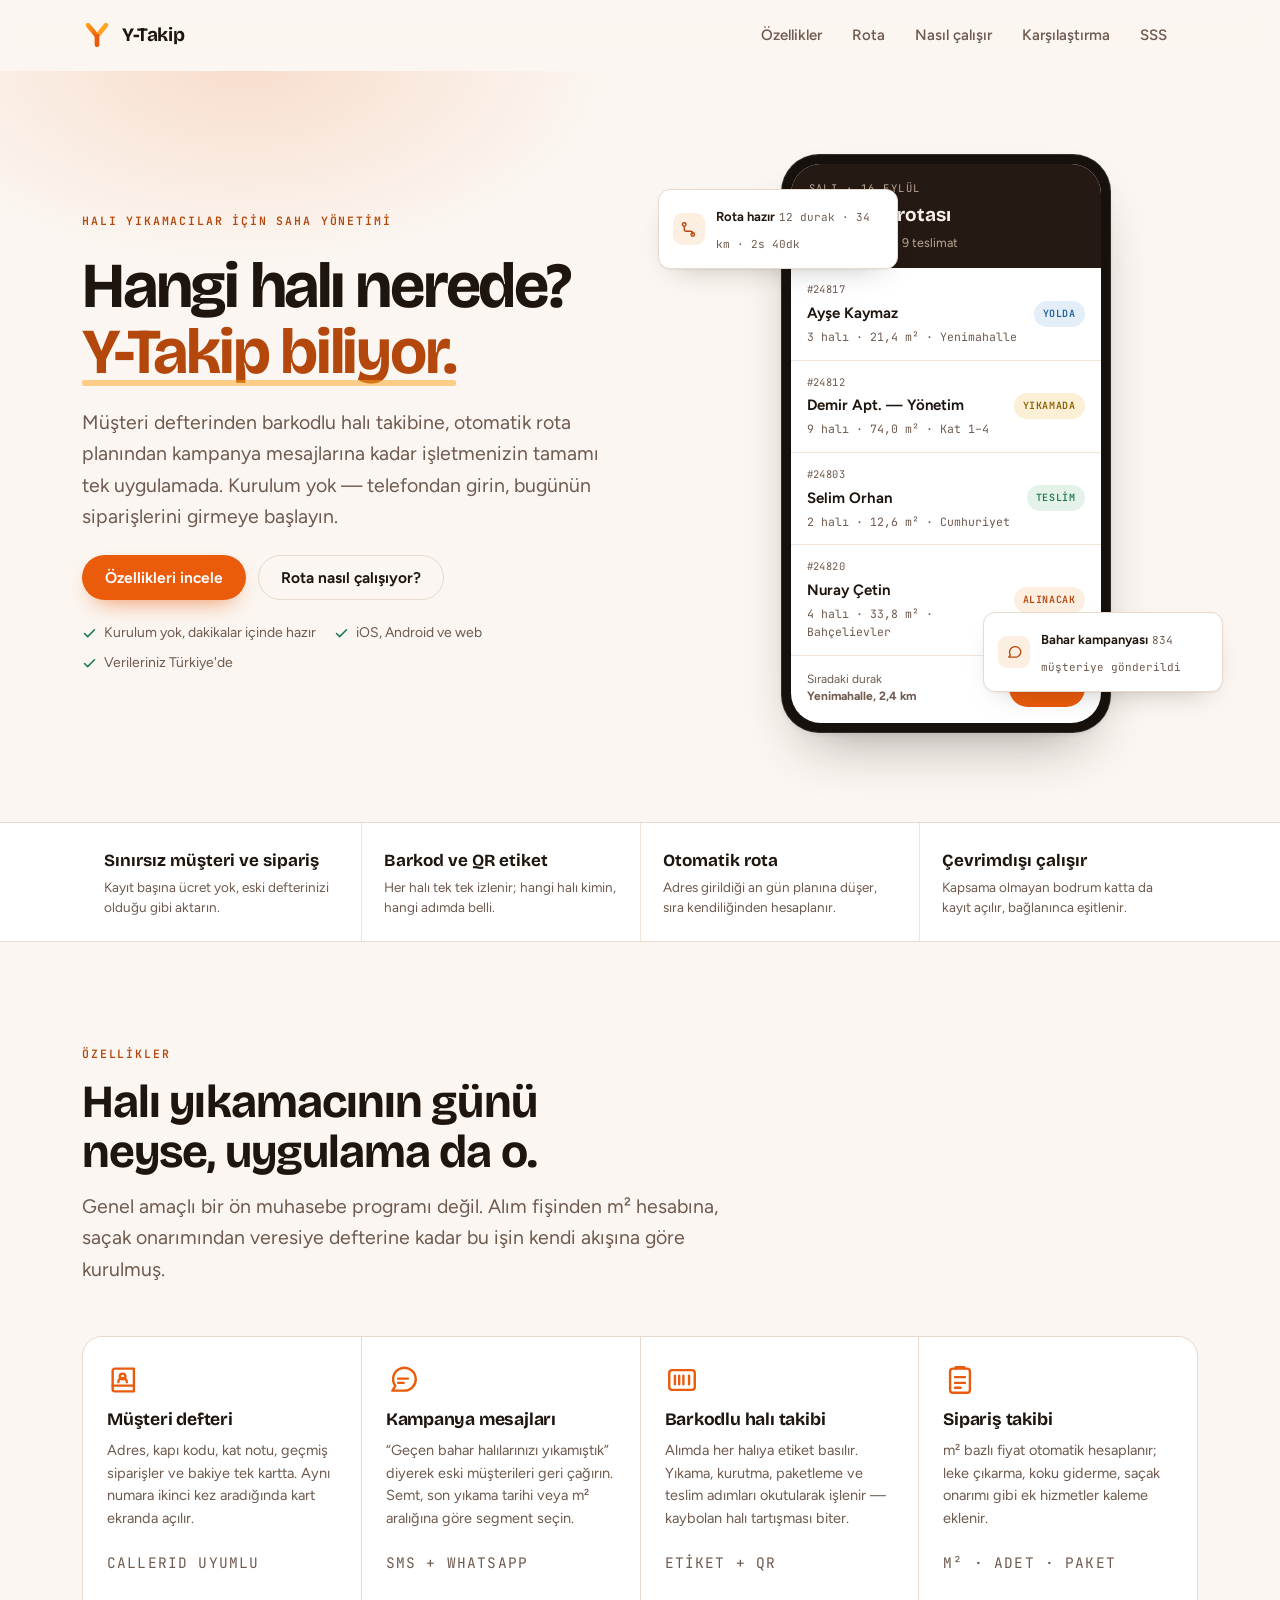
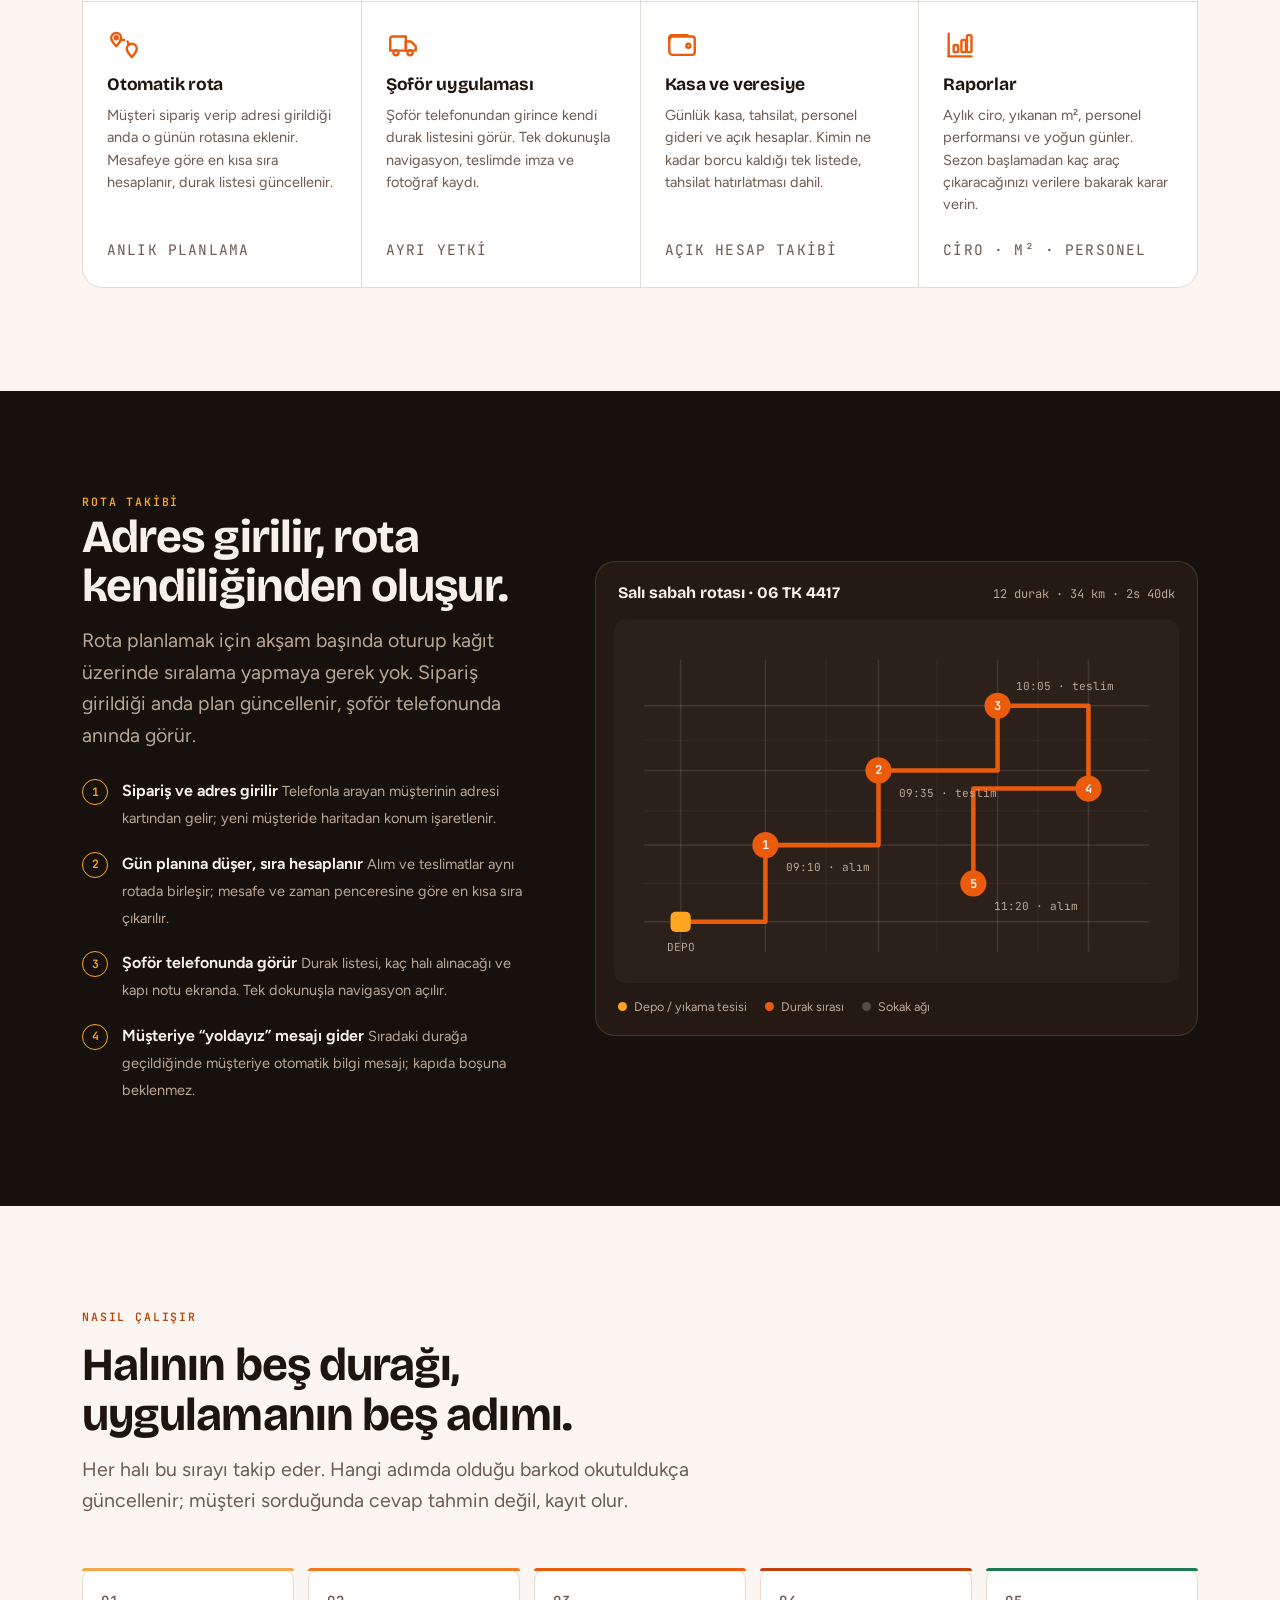
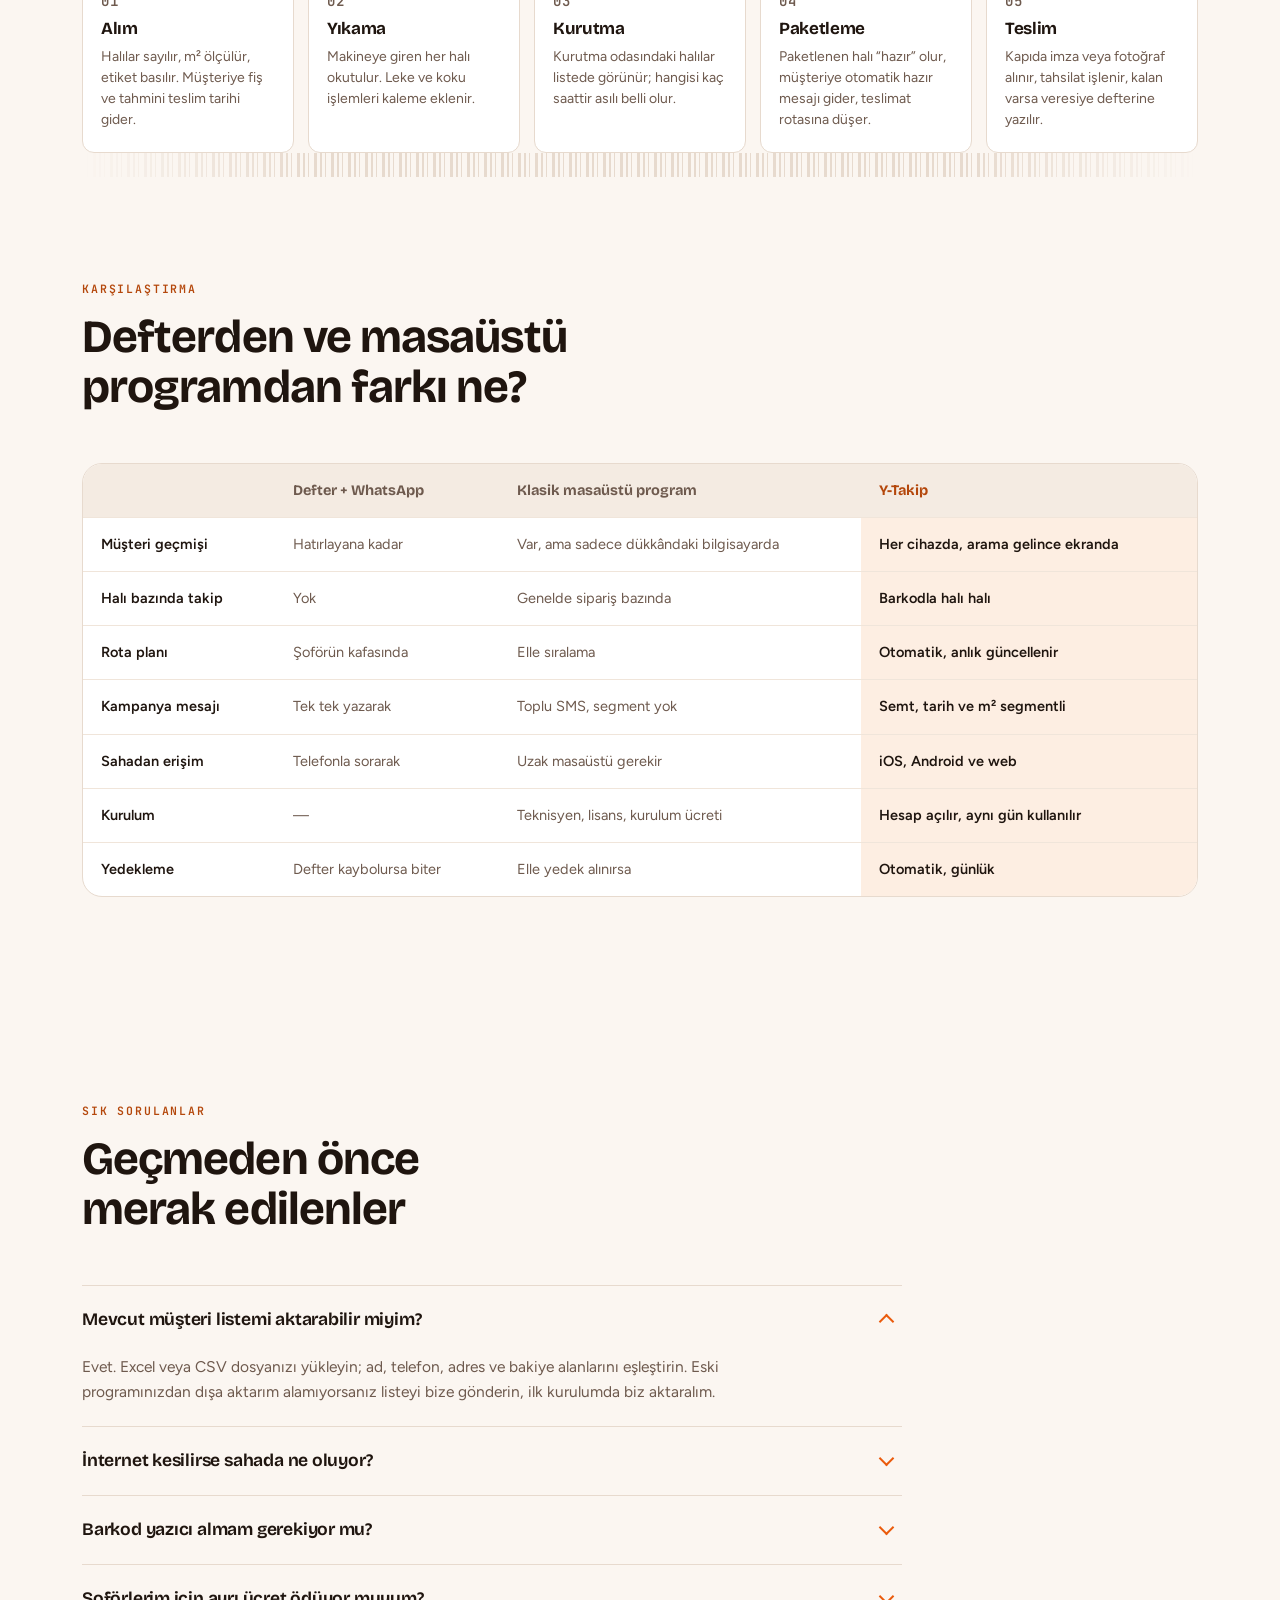
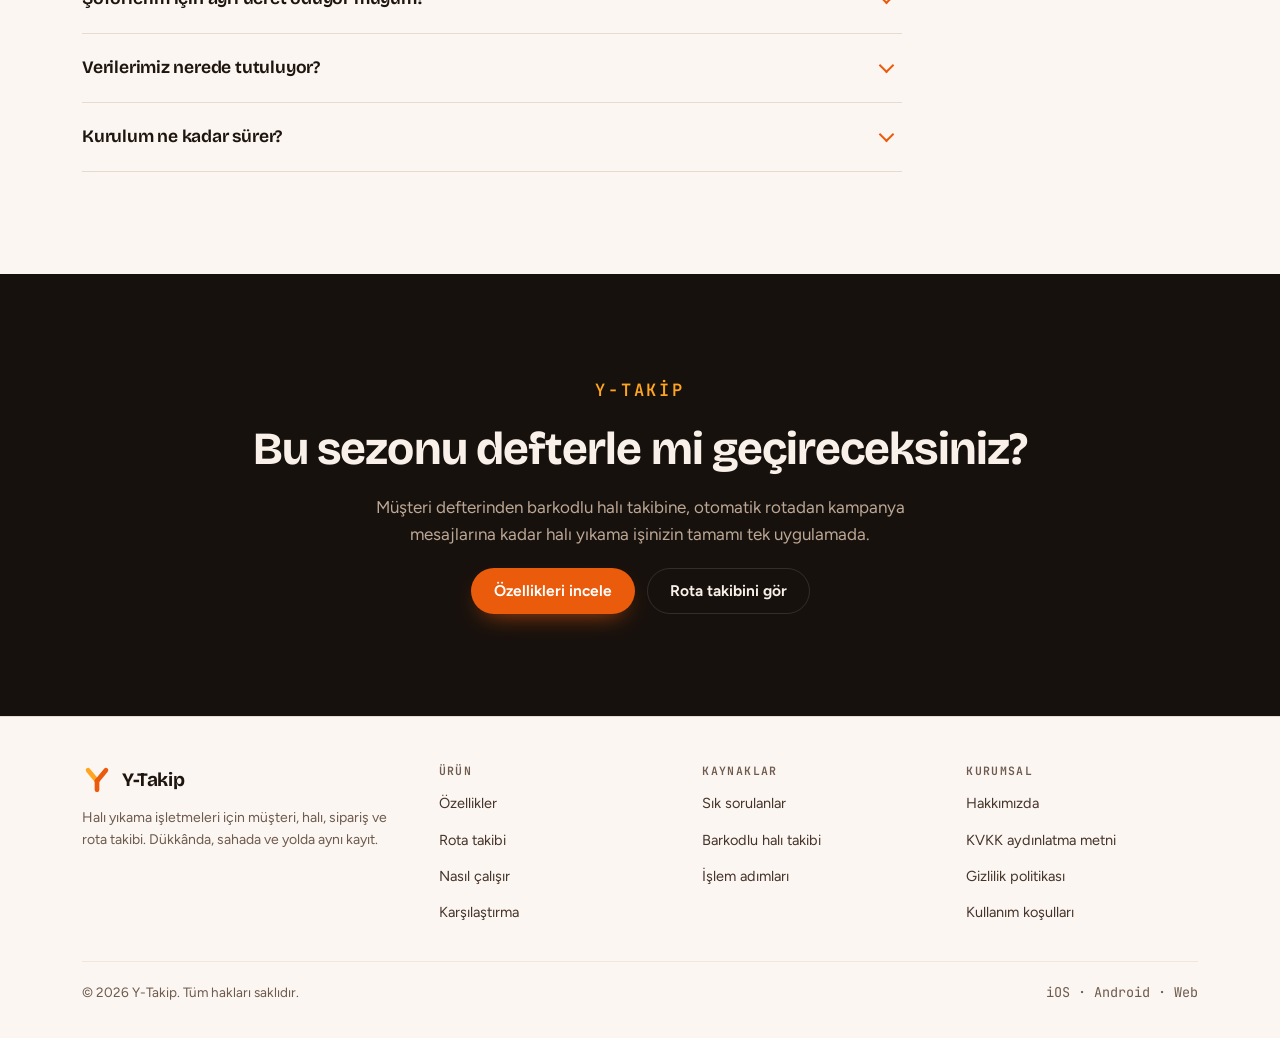
==== index.html @ 32f66d48 "Y-Takip tanitim sitesi ilk surum Hali yikama isletmeleri icin saha yonetim uygulamasinin tanitim say" ====
<!DOCTYPE html>
<html lang="tr">
<head>
<meta charset="utf-8">
<meta name="viewport" content="width=device-width, initial-scale=1">
<title>Y-Takip</title>
<meta name="description" content="Halı yıkama işletmeleri için saha yönetim uygulaması: müşteri defteri, barkodlu halı takibi, sipariş yönetimi, otomatik rota ve kampanya mesajları tek ekranda.">
<meta name="theme-color" content="#EA5B0C">
<link rel="icon" href="data:image/svg+xml,%3Csvg xmlns='http://www.w3.org/2000/svg' viewBox='0 0 64 64'%3E%3Crect width='64' height='64' rx='14' fill='%2317110D'/%3E%3Cg stroke-linecap='round' stroke-width='9' fill='none'%3E%3Cpath d='M15 15 L32 35' stroke='%23FFA51F'/%3E%3Cpath d='M49 15 L32 35' stroke='%23EA5B0C'/%3E%3Cpath d='M32 35 L32 51' stroke='%23EA5B0C'/%3E%3C/g%3E%3C/svg%3E">

<meta property="og:type" content="website">
<meta property="og:title" content="Y-Takip — halı yıkama saha yönetimi">
<meta property="og:description" content="Müşteri defterinden barkodlu halı takibine, otomatik rotadan kampanya mesajlarına kadar halı yıkama işinizin tamamı tek uygulamada.">
<meta property="og:locale" content="tr_TR">

<link rel="preconnect" href="https://fonts.googleapis.com">
<link rel="preconnect" href="https://fonts.gstatic.com" crossorigin>
<link rel="stylesheet" href="https://fonts.googleapis.com/css2?family=Bricolage+Grotesque:opsz,wght@12..96,600;12..96,700;12..96,800&family=Figtree:wght@400;500;600;700&family=JetBrains+Mono:wght@400;500;600&display=swap">
<link rel="stylesheet" href="assets/style.css">
</head>
<body>
<!-- BODY:START -->

<header class="topbar" id="topbar">
  <div class="wrap topbar-inner">
    <a class="brand" href="#top" aria-label="Y-Takip ana sayfa">
      <svg viewBox="0 0 64 64" aria-hidden="true">
        <defs>
          <linearGradient id="yg" x1="10" y1="8" x2="52" y2="58" gradientUnits="userSpaceOnUse">
            <stop offset="0" stop-color="#FFA51F"/>
            <stop offset="0.55" stop-color="#EA5B0C"/>
            <stop offset="1" stop-color="#C2410C"/>
          </linearGradient>
        </defs>
        <path d="M13 11 L32 34" fill="none" stroke="url(#yg)" stroke-width="10" stroke-linecap="round"/>
        <path d="M51 11 L32 34" fill="none" stroke="#FFA51F" stroke-width="10" stroke-linecap="round"/>
        <path d="M32 34 L32 53" fill="none" stroke="#EA5B0C" stroke-width="10" stroke-linecap="round"/>
      </svg>
      Y-Takip
    </a>

    <nav class="nav" id="nav" data-open="false" aria-label="Ana menü">
      <a href="#ozellikler">Özellikler</a>
      <a href="#rota">Rota</a>
      <a href="#surec">Nasıl çalışır</a>
      <a href="#karsilastirma">Karşılaştırma</a>
      <a href="#sss">SSS</a>
    </nav>

    <div class="topbar-cta">
      <button class="nav-toggle" id="nav-toggle" type="button" aria-label="Menüyü aç" aria-expanded="false" aria-controls="nav">
        <span></span>
      </button>
    </div>
  </div>
</header>

<main id="top">

  <!-- ============ HERO ============ -->
  <section class="hero">
    <div class="wrap hero-grid">
      <div class="hero-copy">
        <p class="eyebrow">Halı yıkamacılar için saha yönetimi</p>
        <h1>Hangi halı nerede? <em>Y-Takip biliyor.</em></h1>
        <p class="lede">
          Müşteri defterinden barkodlu halı takibine, otomatik rota planından kampanya
          mesajlarına kadar işletmenizin tamamı tek uygulamada. Kurulum yok — telefondan
          girin, bugünün siparişlerini girmeye başlayın.
        </p>
        <div class="hero-actions">
          <a class="btn btn-primary" href="#ozellikler">Özellikleri incele</a>
          <a class="btn btn-ghost" href="#rota">Rota nasıl çalışıyor?</a>
        </div>
        <p class="hero-note">
          <span><svg viewBox="0 0 24 24" fill="none" stroke="currentColor" stroke-width="2.5" stroke-linecap="round" stroke-linejoin="round" aria-hidden="true"><path d="M20 6 9 17l-5-5"/></svg> Kurulum yok, dakikalar içinde hazır</span>
          <span><svg viewBox="0 0 24 24" fill="none" stroke="currentColor" stroke-width="2.5" stroke-linecap="round" stroke-linejoin="round" aria-hidden="true"><path d="M20 6 9 17l-5-5"/></svg> iOS, Android ve web</span>
          <span><svg viewBox="0 0 24 24" fill="none" stroke="currentColor" stroke-width="2.5" stroke-linecap="round" stroke-linejoin="round" aria-hidden="true"><path d="M20 6 9 17l-5-5"/></svg> Verileriniz Türkiye'de</span>
        </p>
      </div>

      <div class="phone-stage">
        <div class="phone">
          <div class="phone-screen">
            <div class="phone-top">
              <p class="ph-day">Salı · 16 Eylül</p>
              <p class="ph-title">Bugünün rotası</p>
              <p class="ph-sub">12 durak · 3 alım, 9 teslimat</p>
            </div>

            <div class="phone-list">
              <article class="ord">
                <p class="ord-no">#24817</p>
                <p class="ord-name">Ayşe Kaymaz</p>
                <p class="ord-meta">3 halı · 21,4 m² · Yenimahalle</p>
                <span class="chip chip-info">Yolda</span>
              </article>
              <article class="ord">
                <p class="ord-no">#24812</p>
                <p class="ord-name">Demir Apt. — Yönetim</p>
                <p class="ord-meta">9 halı · 74,0 m² · Kat 1–4</p>
                <span class="chip chip-warn">Yıkamada</span>
              </article>
              <article class="ord">
                <p class="ord-no">#24803</p>
                <p class="ord-name">Selim Orhan</p>
                <p class="ord-meta">2 halı · 12,6 m² · Cumhuriyet</p>
                <span class="chip chip-ok">Teslim</span>
              </article>
              <article class="ord">
                <p class="ord-no">#24820</p>
                <p class="ord-name">Nuray Çetin</p>
                <p class="ord-meta">4 halı · 33,8 m² · Bahçelievler</p>
                <span class="chip chip-ember">Alınacak</span>
              </article>
            </div>

            <div class="phone-bottom">
              <p class="pb-label">Sıradaki durak<br><strong>Yenimahalle, 2,4 km</strong></p>
              <span class="pb-go">Yol tarifi</span>
            </div>
          </div>
        </div>

        <aside class="float-card float-route">
          <span class="fc-ico" aria-hidden="true">
            <svg viewBox="0 0 24 24" fill="none" stroke="currentColor" stroke-width="1.9" stroke-linecap="round" stroke-linejoin="round"><circle cx="6" cy="5" r="2.5"/><circle cx="18" cy="19" r="2.5"/><path d="M6 7.5v4a3 3 0 0 0 3 3h6a3 3 0 0 1 3 3v1"/></svg>
          </span>
          <span>
            <span class="fc-t">Rota hazır</span>
            <span class="fc-s">12 durak · 34 km · 2s 40dk</span>
          </span>
        </aside>

        <aside class="float-card float-sms">
          <span class="fc-ico" aria-hidden="true">
            <svg viewBox="0 0 24 24" fill="none" stroke="currentColor" stroke-width="1.9" stroke-linecap="round" stroke-linejoin="round"><path d="M21 12a8 8 0 0 1-8 8H4l2-3.2A8 8 0 1 1 21 12Z"/></svg>
          </span>
          <span>
            <span class="fc-t">Bahar kampanyası</span>
            <span class="fc-s">834 müşteriye gönderildi</span>
          </span>
        </aside>
      </div>
    </div>
  </section>

  <!-- ============ GERÇEKLER ŞERİDİ ============ -->
  <section class="facts" aria-label="Öne çıkanlar">
    <div class="wrap">
      <div class="facts-grid">
        <div class="fact">
          <p class="fact-k">Sınırsız müşteri ve sipariş</p>
          <p class="fact-v">Kayıt başına ücret yok, eski defterinizi olduğu gibi aktarın.</p>
        </div>
        <div class="fact">
          <p class="fact-k">Barkod ve QR etiket</p>
          <p class="fact-v">Her halı tek tek izlenir; hangi halı kimin, hangi adımda belli.</p>
        </div>
        <div class="fact">
          <p class="fact-k">Otomatik rota</p>
          <p class="fact-v">Adres girildiği an gün planına düşer, sıra kendiliğinden hesaplanır.</p>
        </div>
        <div class="fact">
          <p class="fact-k">Çevrimdışı çalışır</p>
          <p class="fact-v">Kapsama olmayan bodrum katta da kayıt açılır, bağlanınca eşitlenir.</p>
        </div>
      </div>
    </div>
  </section>

  <!-- ============ ÖZELLİKLER ============ -->
  <section class="section" id="ozellikler">
    <div class="wrap">
      <div class="sec-head">
        <p class="eyebrow">Özellikler</p>
        <h2 class="h2">Halı yıkamacının günü neyse, uygulama da o.</h2>
        <p class="lede">
          Genel amaçlı bir ön muhasebe programı değil. Alım fişinden m² hesabına, saçak
          onarımından veresiye defterine kadar bu işin kendi akışına göre kurulmuş.
        </p>
      </div>

      <div class="feat-grid">
        <article class="feat">
          <span class="feat-ico" aria-hidden="true">
            <svg viewBox="0 0 24 24" fill="none" stroke="currentColor" stroke-width="1.7" stroke-linecap="round" stroke-linejoin="round"><path d="M4 5.5A1.5 1.5 0 0 1 5.5 4H19v16H5.5A1.5 1.5 0 0 1 4 18.5Z"/><path d="M4 16h15"/><circle cx="11" cy="9.5" r="2"/><path d="M8 13.5a3 3 0 0 1 6 0"/></svg>
          </span>
          <h3>Müşteri defteri</h3>
          <p>Adres, kapı kodu, kat notu, geçmiş siparişler ve bakiye tek kartta. Aynı numara ikinci kez aradığında kart ekranda açılır.</p>
          <p class="feat-tag">CallerID uyumlu</p>
        </article>

        <article class="feat">
          <span class="feat-ico" aria-hidden="true">
            <svg viewBox="0 0 24 24" fill="none" stroke="currentColor" stroke-width="1.7" stroke-linecap="round" stroke-linejoin="round"><path d="M21 11.5a8 8 0 0 1-8 8H4.5l2.1-3.3A8 8 0 1 1 21 11.5Z"/><path d="M8.5 11h7M8.5 14h4"/></svg>
          </span>
          <h3>Kampanya mesajları</h3>
          <p>“Geçen bahar halılarınızı yıkamıştık” diyerek eski müşterileri geri çağırın. Semt, son yıkama tarihi veya m² aralığına göre segment seçin.</p>
          <p class="feat-tag">SMS + WhatsApp</p>
        </article>

        <article class="feat">
          <span class="feat-ico" aria-hidden="true">
            <svg viewBox="0 0 24 24" fill="none" stroke="currentColor" stroke-width="1.7" stroke-linecap="round" stroke-linejoin="round"><rect x="3" y="5" width="18" height="14" rx="2"/><path d="M7 9v6M10 9v6M13 9v6M17 9v6"/></svg>
          </span>
          <h3>Barkodlu halı takibi</h3>
          <p>Alımda her halıya etiket basılır. Yıkama, kurutma, paketleme ve teslim adımları okutularak işlenir — kaybolan halı tartışması biter.</p>
          <p class="feat-tag">Etiket + QR</p>
        </article>

        <article class="feat">
          <span class="feat-ico" aria-hidden="true">
            <svg viewBox="0 0 24 24" fill="none" stroke="currentColor" stroke-width="1.7" stroke-linecap="round" stroke-linejoin="round"><rect x="5" y="4" width="14" height="17" rx="2"/><path d="M9 4V3h6v1"/><path d="M8.5 10h7M8.5 14h7M8.5 17.5h4"/></svg>
          </span>
          <h3>Sipariş takibi</h3>
          <p>m² bazlı fiyat otomatik hesaplanır; leke çıkarma, koku giderme, saçak onarımı gibi ek hizmetler kaleme eklenir.</p>
          <p class="feat-tag">m² · adet · paket</p>
        </article>

        <article class="feat">
          <span class="feat-ico" aria-hidden="true">
            <svg viewBox="0 0 24 24" fill="none" stroke="currentColor" stroke-width="1.7" stroke-linecap="round" stroke-linejoin="round"><path d="M6.5 3.5c1.9 0 3.5 1.5 3.5 3.4 0 2.4-3.5 6-3.5 6S3 9.3 3 6.9c0-1.9 1.6-3.4 3.5-3.4Z"/><circle cx="6.5" cy="6.9" r="1.1"/><path d="M17.5 11.1c1.9 0 3.5 1.5 3.5 3.4 0 2.4-3.5 6-3.5 6s-3.5-3.6-3.5-6c0-1.9 1.6-3.4 3.5-3.4Z"/><path d="M9.5 8.5h3a2.5 2.5 0 0 1 2.5 2.5v1" stroke-dasharray="2.6 2.6"/></svg>
          </span>
          <h3>Otomatik rota</h3>
          <p>Müşteri sipariş verip adresi girildiği anda o günün rotasına eklenir. Mesafeye göre en kısa sıra hesaplanır, durak listesi güncellenir.</p>
          <p class="feat-tag">Anlık planlama</p>
        </article>

        <article class="feat">
          <span class="feat-ico" aria-hidden="true">
            <svg viewBox="0 0 24 24" fill="none" stroke="currentColor" stroke-width="1.7" stroke-linecap="round" stroke-linejoin="round"><path d="M3 7.5A1.5 1.5 0 0 1 4.5 6H14v10H3Z"/><path d="M14 9.5h3.7L21 13v3h-7Z"/><circle cx="7" cy="17.5" r="1.8"/><circle cx="17" cy="17.5" r="1.8"/></svg>
          </span>
          <h3>Şoför uygulaması</h3>
          <p>Şoför telefonundan girince kendi durak listesini görür. Tek dokunuşla navigasyon, teslimde imza ve fotoğraf kaydı.</p>
          <p class="feat-tag">Ayrı yetki</p>
        </article>

        <article class="feat">
          <span class="feat-ico" aria-hidden="true">
            <svg viewBox="0 0 24 24" fill="none" stroke="currentColor" stroke-width="1.7" stroke-linecap="round" stroke-linejoin="round"><path d="M3 8.5A2.5 2.5 0 0 1 5.5 6H19a2 2 0 0 1 2 2v9a2 2 0 0 1-2 2H5.5A2.5 2.5 0 0 1 3 16.5Z"/><path d="M3 8.5V7a2 2 0 0 1 2-2h11"/><circle cx="16.5" cy="12.5" r="1.4"/></svg>
          </span>
          <h3>Kasa ve veresiye</h3>
          <p>Günlük kasa, tahsilat, personel gideri ve açık hesaplar. Kimin ne kadar borcu kaldığı tek listede, tahsilat hatırlatması dahil.</p>
          <p class="feat-tag">Açık hesap takibi</p>
        </article>

        <article class="feat">
          <span class="feat-ico" aria-hidden="true">
            <svg viewBox="0 0 24 24" fill="none" stroke="currentColor" stroke-width="1.7" stroke-linecap="round" stroke-linejoin="round"><path d="M4 20V4"/><path d="M4 20h16"/><rect x="7.5" y="12" width="3.2" height="5" rx="1"/><rect x="13" y="8.5" width="3.2" height="8.5" rx="1"/><rect x="18.5" y="5" width="3.2" height="12" rx="1" transform="translate(-1.6 0)"/></svg>
          </span>
          <h3>Raporlar</h3>
          <p>Aylık ciro, yıkanan m², personel performansı ve yoğun günler. Sezon başlamadan kaç araç çıkaracağınızı verilere bakarak karar verin.</p>
          <p class="feat-tag">Ciro · m² · personel</p>
        </article>
      </div>
    </div>
  </section>

  <!-- ============ ROTA ============ -->
  <section class="section route" id="rota">
    <div class="wrap route-grid">
      <div>
        <p class="eyebrow">Rota takibi</p>
        <h2 class="h2">Adres girilir, rota kendiliğinden oluşur.</h2>
        <p class="lede" style="margin-top:14px">
          Rota planlamak için akşam başında oturup kağıt üzerinde sıralama yapmaya gerek yok.
          Sipariş girildiği anda plan güncellenir, şoför telefonunda anında görür.
        </p>

        <ol class="route-steps">
          <li>
            <span class="rs-dot">1</span>
            <span>
              <span class="rs-t">Sipariş ve adres girilir</span>
              <span class="rs-s">Telefonla arayan müşterinin adresi kartından gelir; yeni müşteride haritadan konum işaretlenir.</span>
            </span>
          </li>
          <li>
            <span class="rs-dot">2</span>
            <span>
              <span class="rs-t">Gün planına düşer, sıra hesaplanır</span>
              <span class="rs-s">Alım ve teslimatlar aynı rotada birleşir; mesafe ve zaman penceresine göre en kısa sıra çıkarılır.</span>
            </span>
          </li>
          <li>
            <span class="rs-dot">3</span>
            <span>
              <span class="rs-t">Şoför telefonunda görür</span>
              <span class="rs-s">Durak listesi, kaç halı alınacağı ve kapı notu ekranda. Tek dokunuşla navigasyon açılır.</span>
            </span>
          </li>
          <li>
            <span class="rs-dot">4</span>
            <span>
              <span class="rs-t">Müşteriye “yoldayız” mesajı gider</span>
              <span class="rs-s">Sıradaki durağa geçildiğinde müşteriye otomatik bilgi mesajı; kapıda boşuna beklenmez.</span>
            </span>
          </li>
        </ol>
      </div>

      <div class="map-card">
        <div class="map-head">
          <p class="mh-t">Salı sabah rotası · 06 TK 4417</p>
          <p class="mh-s">12 durak · 34 km · 2s 40dk</p>
        </div>

        <svg class="map-svg" viewBox="0 0 560 360" role="img" aria-label="Beş duraklı örnek rota haritası: depodan çıkıp sırayla duraklara uğrayan güzergâh">
          <g stroke="rgba(255,255,255,.10)" stroke-width="1.5" fill="none">
            <path d="M66 40V330M150 40V330M262 40V330M380 40V330M470 40V330"/>
            <path d="M30 86H530M30 150H530M30 224H530M30 300H530"/>
          </g>
          <g stroke="rgba(255,255,255,.05)" stroke-width="1" fill="none">
            <path d="M210 40V330M320 40V330M420 40V330"/>
            <path d="M30 120H530M30 190H530M30 262H530"/>
          </g>

          <path class="route-path"
                d="M66 300 L150 300 L150 224 L262 224 L262 150 L380 150 L380 86 L470 86 L470 168 L356 168 L356 262"
                fill="none" stroke="#EA5B0C" stroke-width="4.5"
                stroke-linecap="round" stroke-linejoin="round"/>

          <g>
            <rect x="56" y="290" width="20" height="20" rx="5" fill="#FFA51F"/>
            <text x="66" y="329" fill="#BCA795" font-family="JetBrains Mono, monospace" font-size="11" text-anchor="middle">DEPO</text>
          </g>

          <g font-family="JetBrains Mono, monospace" font-size="12" font-weight="600" text-anchor="middle">
            <circle cx="150" cy="224" r="13" fill="#EA5B0C"/><text x="150" y="228" fill="#FFFFFF">1</text>
            <circle cx="262" cy="150" r="13" fill="#EA5B0C"/><text x="262" y="154" fill="#FFFFFF">2</text>
            <circle cx="380" cy="86"  r="13" fill="#EA5B0C"/><text x="380" y="90"  fill="#FFFFFF">3</text>
            <circle cx="470" cy="168" r="13" fill="#EA5B0C"/><text x="470" y="172" fill="#FFFFFF">4</text>
            <circle cx="356" cy="262" r="13" fill="#EA5B0C"/><text x="356" y="266" fill="#FFFFFF">5</text>
          </g>

          <g font-family="JetBrains Mono, monospace" font-size="11" fill="#BCA795">
            <text x="170" y="250">09:10 · alım</text>
            <text x="282" y="176">09:35 · teslim</text>
            <text x="398" y="70">10:05 · teslim</text>
            <text x="376" y="288">11:20 · alım</text>
          </g>
        </svg>

        <div class="map-legend">
          <span><i style="background:#FFA51F"></i> Depo / yıkama tesisi</span>
          <span><i style="background:#EA5B0C"></i> Durak sırası</span>
          <span><i style="background:rgba(255,255,255,.22)"></i> Sokak ağı</span>
        </div>
      </div>
    </div>
  </section>

  <!-- ============ SÜREÇ ============ -->
  <section class="section" id="surec">
    <div class="wrap">
      <div class="sec-head">
        <p class="eyebrow">Nasıl çalışır</p>
        <h2 class="h2">Halının beş durağı, uygulamanın beş adımı.</h2>
        <p class="lede">
          Her halı bu sırayı takip eder. Hangi adımda olduğu barkod okutuldukça
          güncellenir; müşteri sorduğunda cevap tahmin değil, kayıt olur.
        </p>
      </div>

      <div class="pipe">
        <article class="stage">
          <span class="stage-bar"></span>
          <p class="stage-n">01</p>
          <h3>Alım</h3>
          <p>Halılar sayılır, m² ölçülür, etiket basılır. Müşteriye fiş ve tahmini teslim tarihi gider.</p>
        </article>
        <article class="stage">
          <span class="stage-bar"></span>
          <p class="stage-n">02</p>
          <h3>Yıkama</h3>
          <p>Makineye giren her halı okutulur. Leke ve koku işlemleri kaleme eklenir.</p>
        </article>
        <article class="stage">
          <span class="stage-bar"></span>
          <p class="stage-n">03</p>
          <h3>Kurutma</h3>
          <p>Kurutma odasındaki halılar listede görünür; hangisi kaç saattir asılı belli olur.</p>
        </article>
        <article class="stage">
          <span class="stage-bar"></span>
          <p class="stage-n">04</p>
          <h3>Paketleme</h3>
          <p>Paketlenen halı “hazır” olur, müşteriye otomatik hazır mesajı gider, teslimat rotasına düşer.</p>
        </article>
        <article class="stage">
          <span class="stage-bar"></span>
          <p class="stage-n">05</p>
          <h3>Teslim</h3>
          <p>Kapıda imza veya fotoğraf alınır, tahsilat işlenir, kalan varsa veresiye defterine yazılır.</p>
        </article>
      </div>

      <div class="barcode" role="presentation"></div>
    </div>
  </section>

  <!-- ============ KARŞILAŞTIRMA ============ -->
  <section class="section" id="karsilastirma" style="padding-top:0">
    <div class="wrap">
      <div class="sec-head">
        <p class="eyebrow">Karşılaştırma</p>
        <h2 class="h2">Defterden ve masaüstü programdan farkı ne?</h2>
      </div>

      <div class="cmp-scroll">
        <table class="cmp">
          <thead>
            <tr>
              <th scope="col">&nbsp;</th>
              <th scope="col">Defter + WhatsApp</th>
              <th scope="col">Klasik masaüstü program</th>
              <th scope="col" class="is-us">Y-Takip</th>
            </tr>
          </thead>
          <tbody>
            <tr>
              <th scope="row">Müşteri geçmişi</th>
              <td>Hatırlayana kadar</td>
              <td>Var, ama sadece dükkândaki bilgisayarda</td>
              <td class="is-us">Her cihazda, arama gelince ekranda</td>
            </tr>
            <tr>
              <th scope="row">Halı bazında takip</th>
              <td>Yok</td>
              <td>Genelde sipariş bazında</td>
              <td class="is-us">Barkodla halı halı</td>
            </tr>
            <tr>
              <th scope="row">Rota planı</th>
              <td>Şoförün kafasında</td>
              <td>Elle sıralama</td>
              <td class="is-us">Otomatik, anlık güncellenir</td>
            </tr>
            <tr>
              <th scope="row">Kampanya mesajı</th>
              <td>Tek tek yazarak</td>
              <td>Toplu SMS, segment yok</td>
              <td class="is-us">Semt, tarih ve m² segmentli</td>
            </tr>
            <tr>
              <th scope="row">Sahadan erişim</th>
              <td>Telefonla sorarak</td>
              <td>Uzak masaüstü gerekir</td>
              <td class="is-us">iOS, Android ve web</td>
            </tr>
            <tr>
              <th scope="row">Kurulum</th>
              <td>—</td>
              <td>Teknisyen, lisans, kurulum ücreti</td>
              <td class="is-us">Hesap açılır, aynı gün kullanılır</td>
            </tr>
            <tr>
              <th scope="row">Yedekleme</th>
              <td>Defter kaybolursa biter</td>
              <td>Elle yedek alınırsa</td>
              <td class="is-us">Otomatik, günlük</td>
            </tr>
          </tbody>
        </table>
      </div>
    </div>
  </section>

  <!-- ============ SSS ============ -->
  <section class="section" id="sss">
    <div class="wrap">
      <div class="sec-head">
        <p class="eyebrow">Sık sorulanlar</p>
        <h2 class="h2">Geçmeden önce merak edilenler</h2>
      </div>

      <div class="faq" id="faq">
        <details open>
          <summary>Mevcut müşteri listemi aktarabilir miyim?</summary>
          <p class="faq-a">Evet. Excel veya CSV dosyanızı yükleyin; ad, telefon, adres ve bakiye alanlarını eşleştirin. Eski programınızdan dışa aktarım alamıyorsanız listeyi bize gönderin, ilk kurulumda biz aktaralım.</p>
        </details>
        <details>
          <summary>İnternet kesilirse sahada ne oluyor?</summary>
          <p class="faq-a">Uygulama çevrimdışı çalışır. Bodrum katta, kapsama olmayan yerde alım kaydı açabilir, barkod okutabilirsiniz. Bağlantı gelince kayıtlar kendiliğinden eşitlenir.</p>
        </details>
        <details>
          <summary>Barkod yazıcı almam gerekiyor mu?</summary>
          <p class="faq-a">Şart değil. QR etiketleri normal termal yazıcıyla, hatta geçici olarak A4 çıktısıyla basabilirsiniz. Elinizde bir etiket yazıcısı varsa çoğu modelle doğrudan çalışır.</p>
        </details>
        <details>
          <summary>Şoförlerim için ayrı ücret ödüyor muyum?</summary>
          <p class="faq-a">Şoför hesapları paketinizdeki kullanıcı sayısına dahildir. Şoför yalnızca kendi rotasını ve teslim ekranını görür; ciro, kasa ve müşteri listesine erişemez.</p>
        </details>
        <details>
          <summary>Verilerimiz nerede tutuluyor?</summary>
          <p class="faq-a">Türkiye’deki sunucularda, şifreli olarak. Günlük otomatik yedek alınır. İstediğiniz an tüm müşteri ve sipariş verinizi Excel olarak dışa aktarabilirsiniz — veriniz sizde kalır.</p>
        </details>
        <details>
          <summary>Kurulum ne kadar sürer?</summary>
          <p class="faq-a">Hesap açılır açılmaz kullanılmaya başlanır — ayrı bir kurulum süreci beklemenize gerek yok. Eski müşteri listenizin aktarımı ve ekibin ilk günkü kullanım eğitimi bizden.</p>
        </details>
      </div>
    </div>
  </section>

  <!-- ============ KAPANIŞ ============ -->
  <section class="section cta-final">
    <div class="wrap cta-inner">
      <p class="eyebrow" style="color:var(--amber)">Y-Takip</p>
      <h2 class="h2">Bu sezonu defterle mi geçireceksiniz?</h2>
      <p>Müşteri defterinden barkodlu halı takibine, otomatik rotadan kampanya mesajlarına kadar halı yıkama işinizin tamamı tek uygulamada.</p>
      <div class="cta-actions">
        <a class="btn btn-primary" href="#ozellikler">Özellikleri incele</a>
        <a class="btn btn-onsoot" href="#rota">Rota takibini gör</a>
      </div>
    </div>
  </section>

</main>

<footer class="foot">
  <div class="wrap">
    <div class="foot-grid">
      <div class="foot-brand">
        <a class="brand" href="#top" aria-label="Y-Takip">
          <svg viewBox="0 0 64 64" aria-hidden="true">
            <path d="M13 11 L32 34" fill="none" stroke="#FFA51F" stroke-width="10" stroke-linecap="round"/>
            <path d="M51 11 L32 34" fill="none" stroke="#EA5B0C" stroke-width="10" stroke-linecap="round"/>
            <path d="M32 34 L32 53" fill="none" stroke="#EA5B0C" stroke-width="10" stroke-linecap="round"/>
          </svg>
          Y-Takip
        </a>
        <p>Halı yıkama işletmeleri için müşteri, halı, sipariş ve rota takibi. Dükkânda, sahada ve yolda aynı kayıt.</p>
      </div>

      <div class="foot-col">
        <h4>Ürün</h4>
        <ul>
          <li><a href="#ozellikler">Özellikler</a></li>
          <li><a href="#rota">Rota takibi</a></li>
          <li><a href="#surec">Nasıl çalışır</a></li>
          <li><a href="#karsilastirma">Karşılaştırma</a></li>
        </ul>
      </div>

      <div class="foot-col">
        <h4>Kaynaklar</h4>
        <ul>
          <li><a href="#sss">Sık sorulanlar</a></li>
          <li><a href="#ozellikler">Barkodlu halı takibi</a></li>
          <li><a href="#surec">İşlem adımları</a></li>
        </ul>
      </div>

      <div class="foot-col">
        <h4>Kurumsal</h4>
        <ul>
          <li><a href="#">Hakkımızda</a></li>
          <li><a href="#">KVKK aydınlatma metni</a></li>
          <li><a href="#">Gizlilik politikası</a></li>
          <li><a href="#">Kullanım koşulları</a></li>
        </ul>
      </div>
    </div>

    <div class="foot-bottom">
      <span>© <span id="year">2026</span> Y-Takip. Tüm hakları saklıdır.</span>
      <span class="fb-right mono">iOS · Android · Web</span>
    </div>
  </div>
</footer>

<!-- BODY:END -->
<script src="assets/app.js"></script>
</body>
</html>
---- assets/style.css ----
/* =========================================================
   Y-Takip — tanitim sitesi stilleri
   Palet: Ember #EA5B0C · Amber #FFA51F · Soot #17110D
          Paper #FBF6F1 · Clay #6E5A4E
   ========================================================= */

:root {
  /* yuzeyler */
  --paper:      #FBF6F1;
  --paper-2:    #FFFFFF;
  --paper-3:    #F4EBE2;
  --soot:       #17110D;
  --soot-2:     #241A13;
  --on-soot:    #F8F0E9;
  --on-soot-dim:#BCA795;
  --soot-line:  rgba(255,255,255,.12);

  /* metin */
  --ink:        #1F150F;
  --ink-2:      #453329;
  --muted:      #6E5A4E;
  --line:       #E7DACE;
  --line-soft:  #F0E5DA;

  /* marka */
  --ember:      #EA5B0C;
  --ember-deep: #C2410C;
  --ember-text: #B4470B;
  --amber:      #FFA51F;
  --ember-wash: #FDEEE2;
  --on-ember:   #FFFFFF;

  /* durum renkleri (marka renginden bagimsiz) */
  --ok:     #1E7A52;
  --ok-bg:  #E4F2EA;
  --warn:   #8A5F00;
  --warn-bg:#FBF0D6;
  --info:   #1F5E9E;
  --info-bg:#E4EEF8;

  /* olcek */
  --r-sm: 6px;
  --r-md: 12px;
  --r-lg: 20px;
  --shadow-card: 0 1px 2px rgba(31,21,15,.05), 0 12px 32px -18px rgba(31,21,15,.35);
  --shadow-lift: 0 2px 4px rgba(31,21,15,.06), 0 28px 60px -28px rgba(31,21,15,.45);
  --maxw: 1160px;
}

@media (prefers-color-scheme: dark) {
  :root:not([data-theme="light"]) {
    --paper:      #15100C;
    --paper-2:    #1D1611;
    --paper-3:    #241B15;
    --soot:       #0E0A07;
    --soot-2:     #191210;
    --on-soot:    #F6EDE5;
    --on-soot-dim:#A8907E;
    --soot-line:  rgba(255,255,255,.10);

    --ink:        #F7EFE8;
    --ink-2:      #D9C8BA;
    --muted:      #AB9686;
    --line:       #352820;
    --line-soft:  #2A201A;

    --ember:      #FF7A2B;
    --ember-deep: #FF9147;
    --ember-text: #FF9147;
    --amber:      #FFB947;
    --ember-wash: #33200F;
    --on-ember:   #1A0E05;

    --ok:     #4FBE8B;
    --ok-bg:  #12291E;
    --warn:   #E0B44B;
    --warn-bg:#2C2210;
    --info:   #6FB0EE;
    --info-bg:#122234;

    --shadow-card: 0 1px 2px rgba(0,0,0,.4), 0 14px 36px -20px rgba(0,0,0,.9);
    --shadow-lift: 0 2px 6px rgba(0,0,0,.45), 0 30px 64px -28px rgba(0,0,0,1);
  }
}

:root[data-theme="dark"] {
  --paper:      #15100C;
  --paper-2:    #1D1611;
  --paper-3:    #241B15;
  --soot:       #0E0A07;
  --soot-2:     #191210;
  --on-soot:    #F6EDE5;
  --on-soot-dim:#A8907E;
  --soot-line:  rgba(255,255,255,.10);

  --ink:        #F7EFE8;
  --ink-2:      #D9C8BA;
  --muted:      #AB9686;
  --line:       #352820;
  --line-soft:  #2A201A;

  --ember:      #FF7A2B;
  --ember-deep: #FF9147;
  --ember-text: #FF9147;
  --amber:      #FFB947;
  --ember-wash: #33200F;
  --on-ember:   #1A0E05;

  --ok:     #4FBE8B;
  --ok-bg:  #12291E;
  --warn:   #E0B44B;
  --warn-bg:#2C2210;
  --info:   #6FB0EE;
  --info-bg:#122234;

  --shadow-card: 0 1px 2px rgba(0,0,0,.4), 0 14px 36px -20px rgba(0,0,0,.9);
  --shadow-lift: 0 2px 6px rgba(0,0,0,.45), 0 30px 64px -28px rgba(0,0,0,1);
}

/* ---------- temel ---------- */

*, *::before, *::after { box-sizing: border-box; }

html { -webkit-text-size-adjust: 100%; scroll-behavior: smooth; }
@media (prefers-reduced-motion: reduce) { html { scroll-behavior: auto; } }

body {
  margin: 0;
  background: var(--paper);
  color: var(--ink);
  font-family: "Figtree", ui-sans-serif, system-ui, "Segoe UI", Roboto, Helvetica, Arial, sans-serif;
  font-size: 17px;
  line-height: 1.6;
  -webkit-font-smoothing: antialiased;
  overflow-x: hidden;
}

img, svg { max-width: 100%; }
img { height: auto; display: block; }

h1, h2, h3, h4 {
  font-family: "Bricolage Grotesque", "Figtree", ui-sans-serif, system-ui, sans-serif;
  color: var(--ink);
  text-wrap: balance;
  margin: 0;
  letter-spacing: -0.02em;
  line-height: 1.08;
  font-weight: 700;
}
p { margin: 0; }
a { color: inherit; }

.wrap {
  width: 100%;
  max-width: var(--maxw);
  margin-inline: auto;
  padding-inline: 22px;
}

.section { padding-block: clamp(64px, 8vw, 116px); }

.eyebrow {
  font-family: "JetBrains Mono", ui-monospace, "SFMono-Regular", Menlo, Consolas, monospace;
  font-size: 11.5px;
  letter-spacing: .16em;
  text-transform: uppercase;
  color: var(--ember-text);
  font-weight: 600;
  margin: 0;
}

.lede {
  font-size: clamp(17px, 1.9vw, 19.5px);
  color: var(--muted);
  max-width: 62ch;
  line-height: 1.62;
}

.h2 { font-size: clamp(30px, 4.4vw, 46px); }

.mono {
  font-family: "JetBrains Mono", ui-monospace, "SFMono-Regular", Menlo, Consolas, monospace;
  font-variant-numeric: tabular-nums;
}

:where(a, button, summary, input, [tabindex]):focus-visible {
  outline: 2.5px solid var(--ember);
  outline-offset: 3px;
  border-radius: 4px;
}

/* ---------- butonlar ---------- */

.btn {
  display: inline-flex;
  align-items: center;
  justify-content: center;
  gap: 9px;
  font-family: inherit;
  font-size: 15.5px;
  font-weight: 650;
  line-height: 1;
  padding: 14px 22px;
  border-radius: 999px;
  border: 1.5px solid transparent;
  text-decoration: none;
  cursor: pointer;
  transition: transform .16s ease, background-color .16s ease, border-color .16s ease, color .16s ease;
  white-space: nowrap;
}
.btn:hover { transform: translateY(-1.5px); }
.btn:active { transform: translateY(0); }
@media (prefers-reduced-motion: reduce) { .btn:hover { transform: none; } }

.btn-primary {
  background: var(--ember);
  color: var(--on-ember);
  box-shadow: 0 10px 24px -12px rgba(234,91,12,.85);
}
.btn-primary:hover { background: var(--ember-deep); }

.btn-ghost {
  background: transparent;
  color: var(--ink);
  border-color: var(--line);
}
.btn-ghost:hover { border-color: var(--ember); color: var(--ember-text); }

.btn-onsoot {
  background: transparent;
  color: var(--on-soot);
  border-color: var(--soot-line);
}
.btn-onsoot:hover { border-color: var(--amber); color: var(--amber); }

.btn-sm { padding: 11px 18px; font-size: 14.5px; }

/* ---------- ustbar ---------- */

.topbar {
  position: sticky;
  top: 0;
  z-index: 60;
  background: color-mix(in srgb, var(--paper) 88%, transparent);
  backdrop-filter: blur(14px) saturate(1.3);
  border-bottom: 1px solid transparent;
  transition: border-color .2s ease;
}
.topbar[data-stuck="true"] { border-bottom-color: var(--line); }

.topbar-inner {
  display: flex;
  align-items: center;
  gap: 18px;
  min-height: 70px;
}

.brand {
  display: inline-flex;
  align-items: center;
  gap: 10px;
  text-decoration: none;
  font-family: "Bricolage Grotesque", sans-serif;
  font-weight: 700;
  font-size: 19px;
  letter-spacing: -0.02em;
  color: var(--ink);
  margin-inline-end: auto;
}
.brand svg { width: 30px; height: 30px; flex: none; }

.nav { display: flex; align-items: center; gap: 4px; }
.nav a {
  text-decoration: none;
  color: var(--muted);
  font-size: 15px;
  font-weight: 550;
  padding: 9px 13px;
  border-radius: 999px;
  transition: color .15s ease, background-color .15s ease;
}
.nav a:hover { color: var(--ink); background: var(--paper-3); }

.topbar-cta { display: flex; align-items: center; gap: 10px; }

.nav-toggle {
  display: none;
  background: transparent;
  border: 1.5px solid var(--line);
  border-radius: 10px;
  width: 42px; height: 42px;
  cursor: pointer;
  color: var(--ink);
  align-items: center;
  justify-content: center;
}
.nav-toggle span { position: relative; display: block; width: 17px; height: 1.8px; background: currentColor; }
.nav-toggle span::before, .nav-toggle span::after {
  content: ""; position: absolute; left: 0; width: 17px; height: 1.8px; background: currentColor;
}
.nav-toggle span::before { top: -5.5px; }
.nav-toggle span::after  { top:  5.5px; }

@media (max-width: 920px) {
  .nav {
    display: none;
    position: absolute;
    top: 70px; left: 0; right: 0;
    flex-direction: column;
    align-items: stretch;
    gap: 2px;
    background: var(--paper-2);
    border-block: 1px solid var(--line);
    padding: 12px 18px 18px;
    box-shadow: var(--shadow-card);
  }
  .nav[data-open="true"] { display: flex; }
  .nav a { padding: 12px 10px; font-size: 16px; }
  .topbar-cta .btn-ghost { display: none; }
  .nav-toggle { display: inline-flex; }
}
@media (max-width: 520px) {
  .topbar-cta .btn-primary { display: none; }
}

/* ---------- hero ---------- */

.hero {
  position: relative;
  padding-block: clamp(46px, 6.5vw, 86px) clamp(52px, 7vw, 92px);
  overflow: hidden;
}
.hero::before {
  content: "";
  position: absolute;
  inset: -40% 30% auto -18%;
  height: 720px;
  background: radial-gradient(48% 42% at 42% 40%, rgba(234,91,12,.16), transparent 68%);
  pointer-events: none;
}
.hero-grid {
  position: relative;
  display: grid;
  grid-template-columns: minmax(0, 1.04fr) minmax(0, .96fr);
  gap: clamp(32px, 5vw, 68px);
  align-items: center;
}
@media (max-width: 940px) {
  .hero-grid { grid-template-columns: 1fr; gap: 46px; }
}

.hero-copy { display: flex; flex-direction: column; gap: 22px; align-items: flex-start; }

.hero h1 {
  font-size: clamp(37px, 6vw, 64px);
  line-height: 1.03;
  letter-spacing: -0.035em;
}
.hero h1 em {
  font-style: normal;
  color: var(--ember-text);
  position: relative;
}
.hero h1 em::after {
  content: "";
  position: absolute;
  left: 0; right: 0; bottom: .06em;
  height: .085em;
  background: var(--amber);
  border-radius: 2px;
  opacity: .5;
}

.hero-actions { display: flex; flex-wrap: wrap; gap: 12px; }

.hero-note {
  display: flex;
  flex-wrap: wrap;
  gap: 7px 18px;
  font-size: 14px;
  color: var(--muted);
}
.hero-note span { display: inline-flex; align-items: center; gap: 7px; }
.hero-note svg { width: 15px; height: 15px; flex: none; color: var(--ok); }

/* ---------- telefon maketi ---------- */

.phone-stage { position: relative; display: flex; justify-content: center; }

.phone {
  width: min(330px, 100%);
  background: var(--soot);
  border-radius: 38px;
  padding: 9px;
  box-shadow: var(--shadow-lift);
  border: 1px solid var(--soot-line);
}
.phone-screen {
  background: var(--paper-2);
  border-radius: 30px;
  overflow: hidden;
  display: flex;
  flex-direction: column;
}
.phone-top {
  background: var(--soot-2);
  color: var(--on-soot);
  padding: 16px 18px 15px;
  display: flex;
  flex-direction: column;
  gap: 3px;
}
.ph-day {
  font-family: "JetBrains Mono", ui-monospace, monospace;
  font-size: 10.5px;
  letter-spacing: .14em;
  text-transform: uppercase;
  color: var(--on-soot-dim);
}
.ph-title { font-family: "Bricolage Grotesque", sans-serif; font-size: 19px; font-weight: 700; }
.ph-sub { font-size: 12.5px; color: var(--on-soot-dim); }

.phone-list { display: flex; flex-direction: column; gap: 1px; background: var(--line-soft); }

.ord {
  background: var(--paper-2);
  padding: 13px 16px;
  display: grid;
  grid-template-columns: minmax(0, 1fr) auto;
  gap: 3px 10px;
  align-items: center;
}
.ord-no {
  grid-column: 1;
  font-family: "JetBrains Mono", ui-monospace, monospace;
  font-variant-numeric: tabular-nums;
  font-size: 10.5px;
  color: var(--muted);
  letter-spacing: .04em;
}
.ord-name { grid-column: 1; font-size: 15px; font-weight: 650; }
.ord-meta {
  grid-column: 1;
  font-family: "JetBrains Mono", ui-monospace, monospace;
  font-variant-numeric: tabular-nums;
  font-size: 11.5px;
  color: var(--muted);
}
.ord .chip { grid-row: 1 / span 3; grid-column: 2; }

.chip {
  font-family: "JetBrains Mono", ui-monospace, monospace;
  font-size: 10px;
  font-weight: 600;
  letter-spacing: .06em;
  text-transform: uppercase;
  padding: 5px 9px;
  border-radius: 999px;
  white-space: nowrap;
}
.chip-ok    { background: var(--ok-bg);      color: var(--ok); }
.chip-warn  { background: var(--warn-bg);    color: var(--warn); }
.chip-info  { background: var(--info-bg);    color: var(--info); }
.chip-ember { background: var(--ember-wash); color: var(--ember-text); }

.phone-bottom {
  padding: 13px 16px 16px;
  border-top: 1px solid var(--line-soft);
  display: flex;
  align-items: center;
  gap: 10px;
}
.pb-label { font-size: 12px; color: var(--muted); line-height: 1.35; }
.pb-go {
  margin-inline-start: auto;
  background: var(--ember);
  color: var(--on-ember);
  font-size: 12.5px;
  font-weight: 650;
  padding: 9px 14px;
  border-radius: 999px;
  white-space: nowrap;
}

.float-card {
  position: absolute;
  background: var(--paper-2);
  border: 1px solid var(--line);
  border-radius: var(--r-md);
  box-shadow: var(--shadow-card);
  padding: 12px 14px;
  display: flex;
  gap: 11px;
  align-items: center;
  max-width: 240px;
}
.fc-ico {
  width: 32px; height: 32px; flex: none;
  border-radius: 9px;
  background: var(--ember-wash);
  color: var(--ember-text);
  display: grid; place-items: center;
}
.fc-ico svg { width: 17px; height: 17px; }
.fc-t { font-size: 13px; font-weight: 650; line-height: 1.25; }
.fc-s {
  font-family: "JetBrains Mono", ui-monospace, monospace;
  font-variant-numeric: tabular-nums;
  font-size: 11px;
  color: var(--muted);
  line-height: 1.35;
}

.float-route { top: 6%; left: -7%; }
.float-sms   { bottom: 7%; right: -5%; }

@media (max-width: 1060px) { .float-route { left: -2%; } .float-sms { right: -1%; } }
@media (max-width: 600px) {
  .phone-stage { flex-direction: column; align-items: stretch; gap: 12px; }
  .float-route, .float-sms { position: static; max-width: none; }
  .phone { align-self: center; }
}

/* ---------- gercekler seridi ---------- */

.facts { border-block: 1px solid var(--line); background: var(--paper-2); }
.facts-grid { display: grid; grid-template-columns: repeat(4, minmax(0, 1fr)); }
.fact {
  padding: 24px 22px;
  border-inline-start: 1px solid var(--line-soft);
  display: flex;
  flex-direction: column;
  gap: 4px;
}
.fact:first-child { border-inline-start: 0; }
.fact-k { font-family: "Bricolage Grotesque", sans-serif; font-size: 17px; font-weight: 700; }
.fact-v { font-size: 13.5px; color: var(--muted); line-height: 1.45; }
@media (max-width: 860px) {
  .facts-grid { grid-template-columns: repeat(2, minmax(0, 1fr)); }
  .fact:nth-child(3) { border-inline-start: 0; }
  .fact:nth-child(n+3) { border-top: 1px solid var(--line-soft); }
}
@media (max-width: 440px) {
  .facts-grid { grid-template-columns: 1fr; }
  .fact { border-inline-start: 0; }
  .fact + .fact { border-top: 1px solid var(--line-soft); }
}

/* ---------- bolum basligi ---------- */

.sec-head {
  display: flex;
  flex-direction: column;
  gap: 14px;
  max-width: 660px;
  margin-bottom: clamp(34px, 4vw, 52px);
}

/* ---------- ozellik kartlari ---------- */

.feat-grid {
  display: grid;
  grid-template-columns: repeat(4, minmax(0, 1fr));
  gap: 1px;
  background: var(--line);
  border: 1px solid var(--line);
  border-radius: var(--r-lg);
  overflow: hidden;
}
@media (max-width: 1020px) { .feat-grid { grid-template-columns: repeat(2, minmax(0, 1fr)); } }
@media (max-width: 580px)  { .feat-grid { grid-template-columns: 1fr; } }

.feat {
  background: var(--paper-2);
  padding: 26px 24px 26px;
  display: flex;
  flex-direction: column;
  gap: 9px;
  transition: background-color .18s ease;
}
.feat:hover { background: var(--paper-3); }
.feat-ico { width: 34px; height: 34px; color: var(--ember); margin-bottom: 5px; }
.feat-ico svg { width: 100%; height: 100%; }
.feat h3 { font-size: 17.5px; letter-spacing: -0.012em; }
.feat p { font-size: 14.5px; color: var(--muted); line-height: 1.55; }
.feat-tag {
  margin-top: auto;
  padding-top: 14px;
  font-family: "JetBrains Mono", ui-monospace, monospace;
  font-size: 10.5px;
  letter-spacing: .08em;
  text-transform: uppercase;
  color: var(--ember-text);
}

/* ---------- rota bolumu (koyu) ---------- */

.route { background: var(--soot); color: var(--on-soot); }
.route h2, .route h3 { color: var(--on-soot); }
.route .lede { color: var(--on-soot-dim); }
.route .eyebrow { color: var(--amber); }

.route-grid {
  display: grid;
  grid-template-columns: minmax(0, .86fr) minmax(0, 1.14fr);
  gap: clamp(32px, 4.5vw, 60px);
  align-items: center;
}
@media (max-width: 920px) { .route-grid { grid-template-columns: 1fr; } }

.route-steps { list-style: none; margin: 26px 0 0; padding: 0; display: flex; flex-direction: column; gap: 18px; }
.route-steps li { display: flex; gap: 14px; align-items: flex-start; }
.rs-dot {
  flex: none;
  width: 26px; height: 26px;
  border-radius: 50%;
  border: 1.5px solid var(--amber);
  color: var(--amber);
  display: grid; place-items: center;
  font-family: "JetBrains Mono", ui-monospace, monospace;
  font-size: 11.5px;
  font-weight: 600;
  margin-top: 2px;
}
.rs-t { font-weight: 650; font-size: 16px; }
.rs-s { font-size: 14.5px; color: var(--on-soot-dim); line-height: 1.5; }

.map-card {
  background: var(--soot-2);
  border: 1px solid var(--soot-line);
  border-radius: var(--r-lg);
  padding: 18px;
  display: flex;
  flex-direction: column;
  gap: 14px;
}
.map-head { display: flex; align-items: baseline; gap: 10px 14px; flex-wrap: wrap; padding-inline: 4px; }
.mh-t { font-family: "Bricolage Grotesque", sans-serif; font-weight: 700; font-size: 16px; }
.mh-s {
  font-family: "JetBrains Mono", ui-monospace, monospace;
  font-variant-numeric: tabular-nums;
  font-size: 12px;
  color: var(--on-soot-dim);
  margin-inline-start: auto;
}
.map-svg { width: 100%; height: auto; display: block; border-radius: var(--r-md); background: rgba(255,255,255,.03); }

.route-path {
  stroke-dasharray: 1100;
  stroke-dashoffset: 1100;
  animation: draw 2.2s cubic-bezier(.65,.05,.25,1) .4s forwards;
}
@keyframes draw { to { stroke-dashoffset: 0; } }
@media (prefers-reduced-motion: reduce) {
  .route-path { animation: none; stroke-dashoffset: 0; }
}

.map-legend {
  display: flex;
  flex-wrap: wrap;
  gap: 8px 18px;
  padding-inline: 4px;
  font-size: 12.5px;
  color: var(--on-soot-dim);
}
.map-legend span { display: inline-flex; align-items: center; gap: 7px; }
.map-legend i { width: 9px; height: 9px; border-radius: 50%; display: inline-block; }

/* ---------- surec hatti ---------- */

.pipe { display: grid; grid-template-columns: repeat(5, minmax(0, 1fr)); gap: 14px; }
@media (max-width: 1020px) { .pipe { grid-template-columns: repeat(2, minmax(0, 1fr)); } }
@media (max-width: 540px)  { .pipe { grid-template-columns: 1fr; } }

.stage {
  position: relative;
  background: var(--paper-2);
  border: 1px solid var(--line);
  border-radius: var(--r-md);
  padding: 22px 18px 22px;
  display: flex;
  flex-direction: column;
  gap: 8px;
}
.stage-n {
  font-family: "JetBrains Mono", ui-monospace, monospace;
  font-size: 12px;
  font-weight: 600;
  color: var(--ember-text);
  letter-spacing: .08em;
}
.stage h3 { font-size: 17px; }
.stage p { font-size: 14px; color: var(--muted); line-height: 1.5; }
.stage-bar {
  position: absolute;
  top: -1px;
  inset-inline: -1px;
  height: 3px;
  border-radius: var(--r-md) var(--r-md) 0 0;
  background: var(--ember);
}
.stage:nth-child(1) .stage-bar { background: #F3A64B; }
.stage:nth-child(2) .stage-bar { background: #EE7A22; }
.stage:nth-child(3) .stage-bar { background: #EA5B0C; }
.stage:nth-child(4) .stage-bar { background: #C2410C; }
.stage:nth-child(5) .stage-bar { background: #1E7A52; }

/* ---------- barkod ayraci ---------- */

.barcode {
  height: 24px;
  width: 100%;
  background-image: repeating-linear-gradient(
    90deg,
    var(--line) 0 2px, transparent 2px 5px,
    var(--line) 5px 6px, transparent 6px 11px,
    var(--line) 11px 14px, transparent 14px 17px
  );
  -webkit-mask-image: linear-gradient(90deg, transparent, #000 20%, #000 80%, transparent);
          mask-image: linear-gradient(90deg, transparent, #000 20%, #000 80%, transparent);
}

/* ---------- karsilastirma ---------- */

.cmp-scroll {
  overflow-x: auto;
  border: 1px solid var(--line);
  border-radius: var(--r-lg);
  background: var(--paper-2);
}
.cmp { width: 100%; min-width: 640px; border-collapse: collapse; }
.cmp th, .cmp td { padding: 15px 18px; text-align: start; border-bottom: 1px solid var(--line-soft); }
.cmp thead th {
  font-family: "Bricolage Grotesque", sans-serif;
  font-size: 14.5px;
  font-weight: 700;
  color: var(--muted);
  background: var(--paper-3);
  white-space: nowrap;
}
.cmp thead th.is-us { color: var(--ember-text); }
.cmp tbody th { font-weight: 600; color: var(--ink); font-size: 14.5px; }
.cmp td { color: var(--muted); font-size: 14.5px; }
.cmp td.is-us { color: var(--ink); font-weight: 600; background: var(--ember-wash); }
.cmp tbody tr:last-child th, .cmp tbody tr:last-child td { border-bottom: 0; }

/* ---------- SSS ---------- */

.faq { border-top: 1px solid var(--line); max-width: 820px; }
.faq details { border-bottom: 1px solid var(--line); }
.faq summary {
  list-style: none;
  cursor: pointer;
  padding: 20px 46px 20px 0;
  position: relative;
  font-family: "Bricolage Grotesque", sans-serif;
  font-size: 17.5px;
  font-weight: 650;
  letter-spacing: -0.012em;
}
.faq summary::-webkit-details-marker { display: none; }
.faq summary::after {
  content: "";
  position: absolute;
  inset-inline-end: 10px;
  top: 26px;
  width: 11px; height: 11px;
  border-inline-end: 2px solid var(--ember);
  border-block-end: 2px solid var(--ember);
  transform: rotate(45deg);
  transition: transform .2s ease;
}
.faq details[open] summary::after { transform: rotate(225deg); top: 30px; }
.faq-a { padding: 0 20px 22px 0; color: var(--muted); font-size: 15.5px; line-height: 1.62; max-width: 68ch; }

/* ---------- kapanis ---------- */

.cta-final { background: var(--soot); color: var(--on-soot); }
.cta-final h2 { color: var(--on-soot); }
.cta-inner { display: flex; flex-direction: column; align-items: center; text-align: center; gap: 20px; }
.cta-inner p { color: var(--on-soot-dim); font-size: 17px; max-width: 54ch; }
.cta-actions { display: flex; flex-wrap: wrap; gap: 12px; justify-content: center; }

/* ---------- alt bilgi ---------- */

.foot { background: var(--paper); border-top: 1px solid var(--line); padding-block: 48px 34px; }
.foot-grid { display: grid; grid-template-columns: minmax(0, 1.4fr) repeat(3, minmax(0, 1fr)); gap: 32px; }
@media (max-width: 820px) { .foot-grid { grid-template-columns: 1fr 1fr; } }
@media (max-width: 480px) { .foot-grid { grid-template-columns: 1fr; } }

.foot-brand { display: flex; flex-direction: column; gap: 12px; max-width: 34ch; }
.foot-brand p { font-size: 14px; color: var(--muted); line-height: 1.55; }
.foot-col h4 {
  font-size: 11.5px;
  letter-spacing: .12em;
  text-transform: uppercase;
  color: var(--muted);
  font-family: "JetBrains Mono", ui-monospace, monospace;
  font-weight: 600;
  margin: 0 0 12px;
}
.foot-col ul { list-style: none; margin: 0; padding: 0; display: flex; flex-direction: column; gap: 9px; }
.foot-col a { text-decoration: none; font-size: 14.5px; color: var(--ink-2); }
.foot-col a:hover { color: var(--ember-text); }

.foot-bottom {
  margin-top: 36px;
  padding-top: 20px;
  border-top: 1px solid var(--line-soft);
  display: flex;
  flex-wrap: wrap;
  gap: 8px 20px;
  align-items: center;
  font-size: 13.5px;
  color: var(--muted);
}
.fb-right { margin-inline-start: auto; }
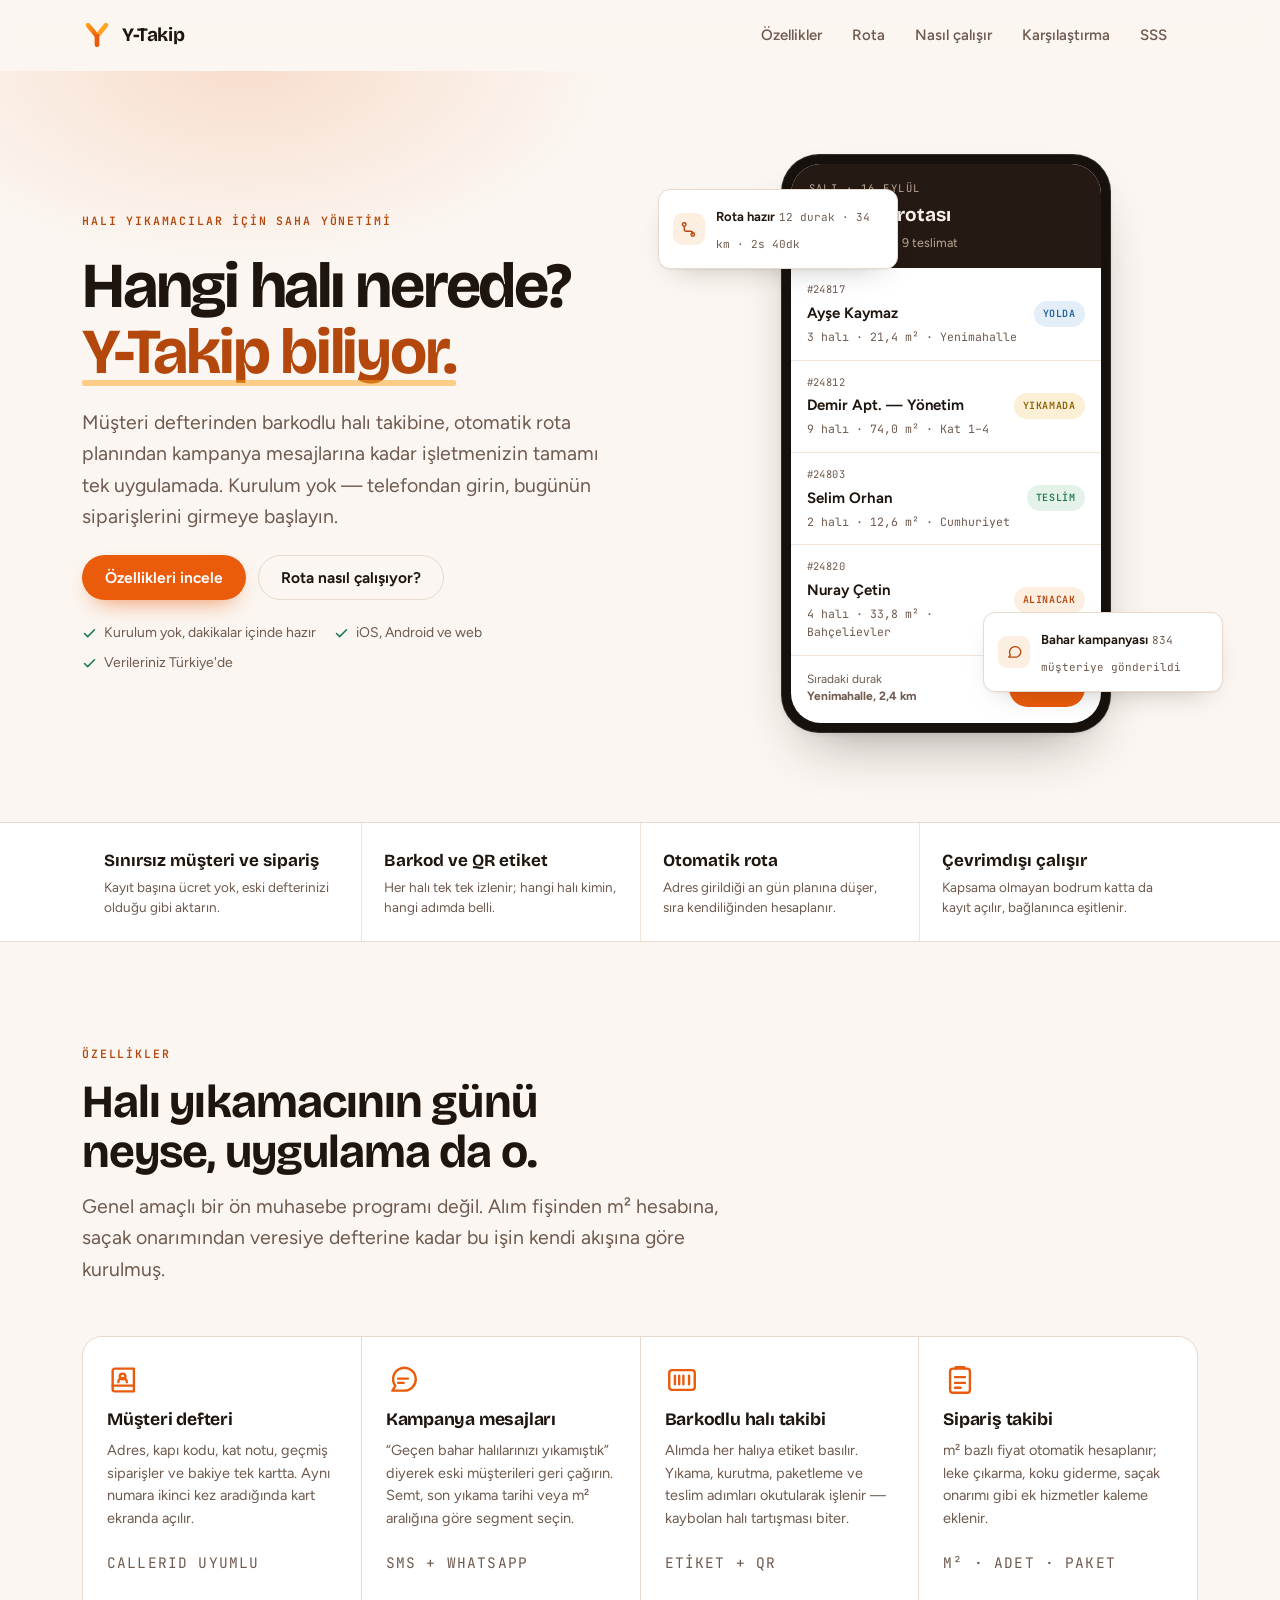
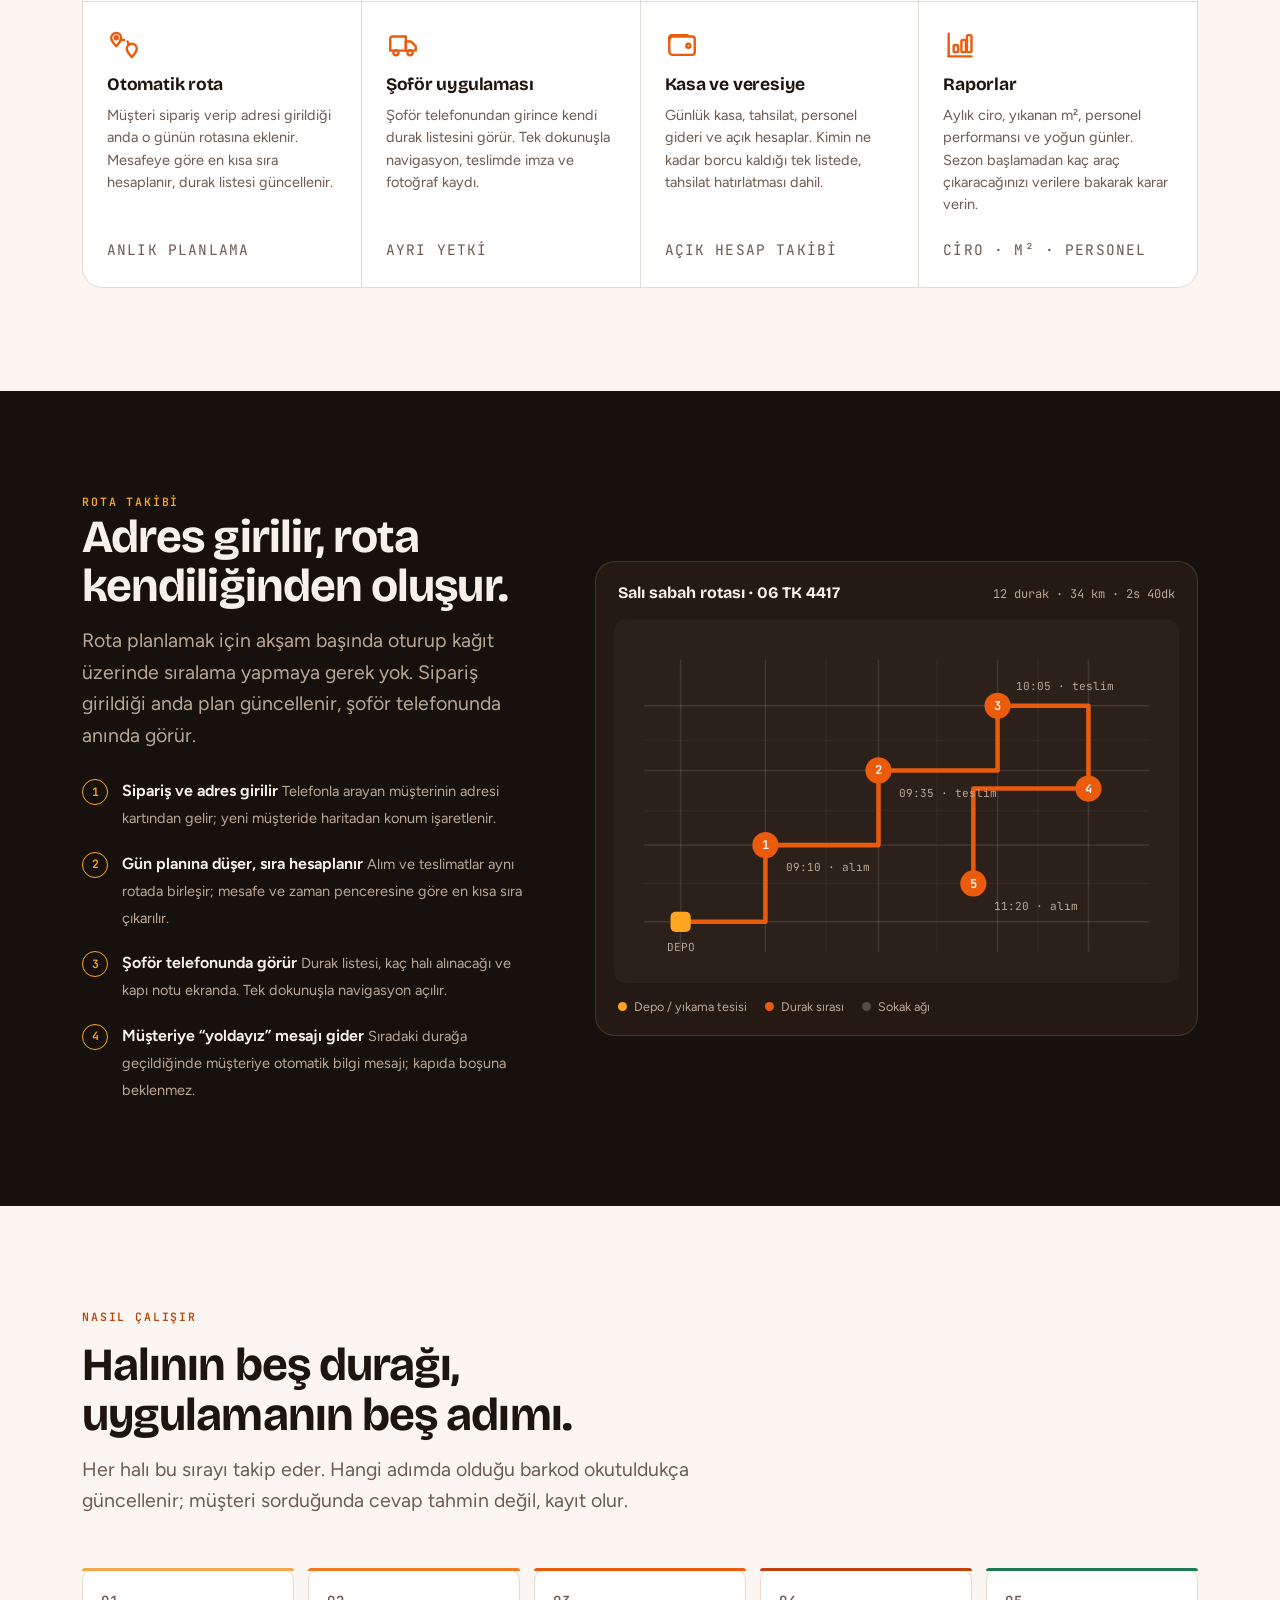
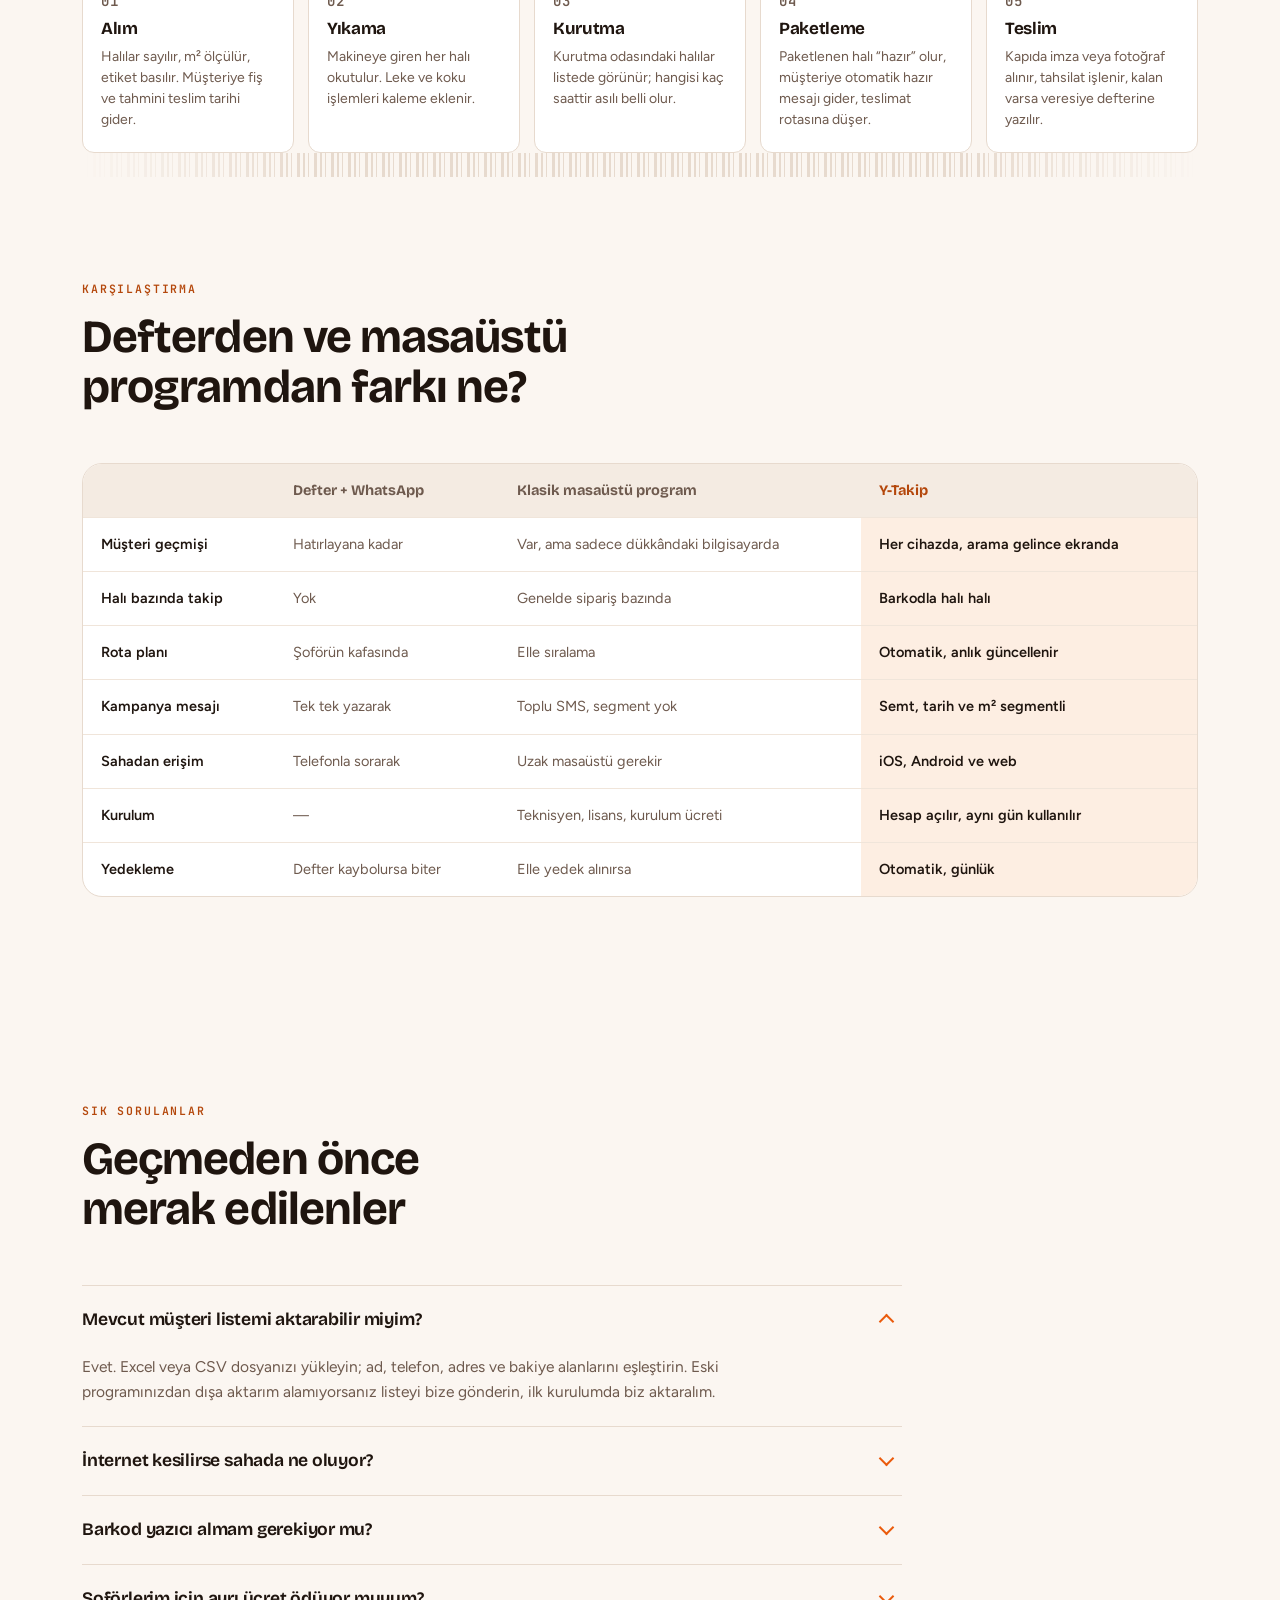
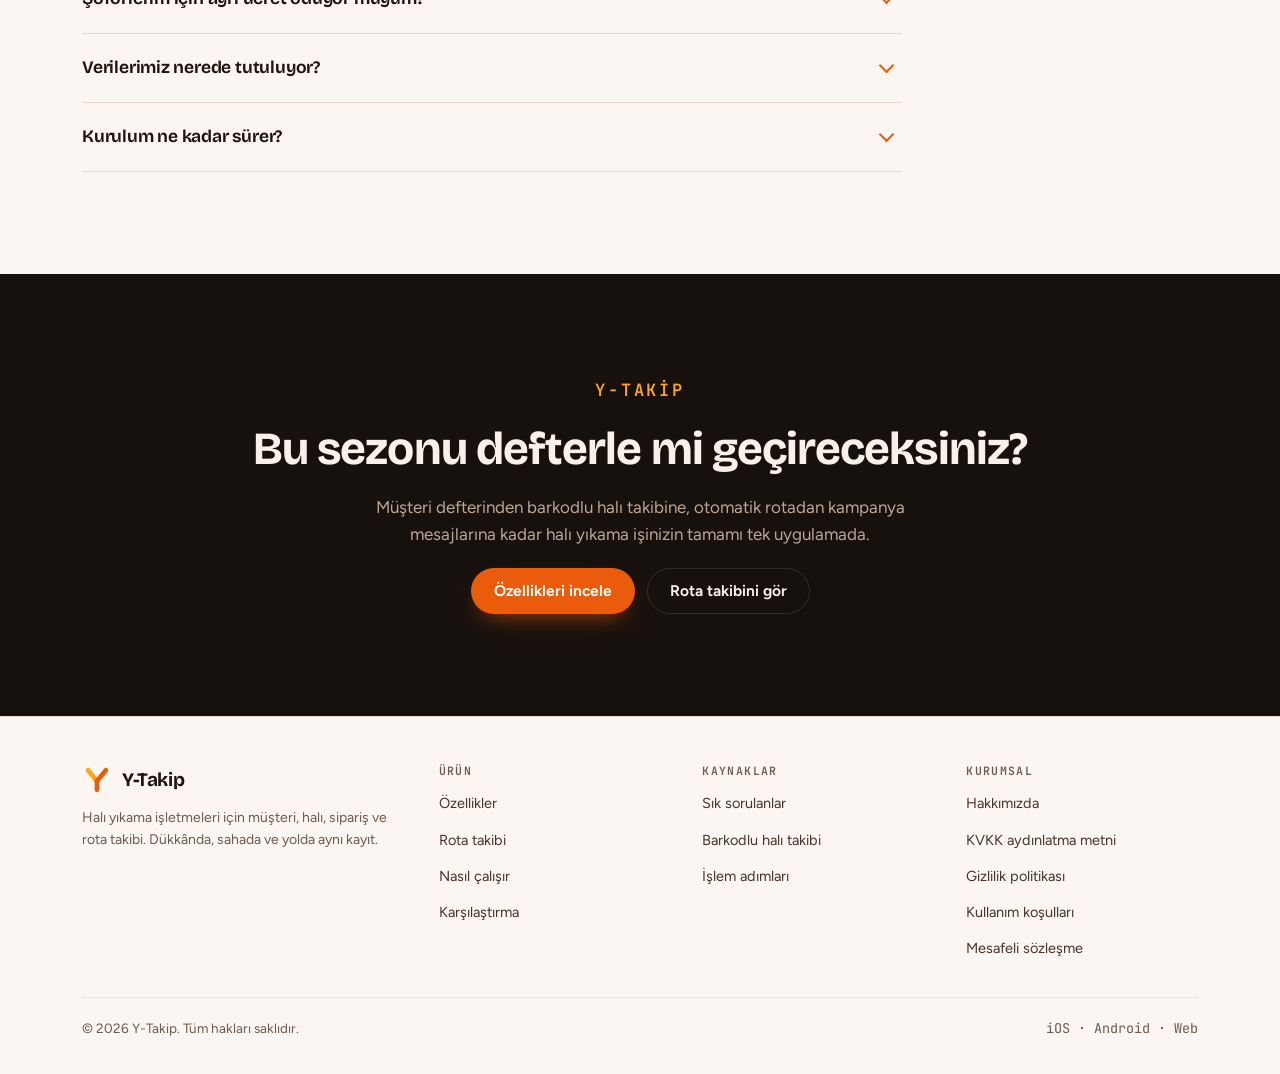
==== commit 41834a8a: "Mesafeli Sözleşme sayfası eklendi Gönderilen metin 4. bölümde (Ücretsiz Deneme Süresi) kesik olduğu " ====
--- a/index.html
+++ b/index.html
@@ -557,9 +557,10 @@
         <h4>Kurumsal</h4>
         <ul>
           <li><a href="#">Hakkımızda</a></li>
-          <li><a href="#">KVKK aydınlatma metni</a></li>
-          <li><a href="#">Gizlilik politikası</a></li>
-          <li><a href="#">Kullanım koşulları</a></li>
+          <li><a href="kvkk-aydinlatma-metni.html">KVKK aydınlatma metni</a></li>
+          <li><a href="gizlilik-politikasi.html">Gizlilik politikası</a></li>
+          <li><a href="kullanim-kosullari.html">Kullanım koşulları</a></li>
+          <li><a href="mesafeli-sozlesme.html">Mesafeli sözleşme</a></li>
         </ul>
       </div>
     </div>
--- a/assets/style.css
+++ b/assets/style.css
@@ -815,3 +815,160 @@
   color: var(--muted);
 }
 .fb-right { margin-inline-start: auto; }
+
+/* =========================================================
+   Hukuki belgeler (Kullanım Koşulları, Gizlilik Politikası...)
+   ========================================================= */
+
+.legal-head { padding-block: 44px 6px; }
+.legal-head h1 { font-size: clamp(32px, 5vw, 48px); margin-top: 10px; }
+.legal-meta {
+  margin-top: 14px;
+  font-size: 14px;
+  color: var(--muted);
+  display: flex;
+  gap: 8px 16px;
+  flex-wrap: wrap;
+}
+.legal-intro {
+  margin-top: 20px;
+  display: flex;
+  flex-direction: column;
+  gap: 12px;
+  max-width: 68ch;
+  color: var(--ink-2);
+  font-size: 16.5px;
+  line-height: 1.65;
+}
+
+.legal-layout {
+  display: grid;
+  grid-template-columns: 236px minmax(0, 1fr);
+  gap: 56px;
+  align-items: start;
+  padding-block: 12px 100px;
+}
+@media (max-width: 960px) {
+  .legal-layout { grid-template-columns: 1fr; gap: 30px; }
+}
+
+.legal-toc {
+  position: sticky;
+  top: 86px;
+  display: flex;
+  flex-direction: column;
+  gap: 1px;
+  max-height: calc(100vh - 110px);
+  overflow-y: auto;
+  padding-right: 6px;
+}
+@media (max-width: 960px) { .legal-toc { position: static; max-height: none; } }
+
+.legal-toc-label {
+  font-family: "JetBrains Mono", ui-monospace, monospace;
+  font-size: 11px;
+  letter-spacing: .12em;
+  text-transform: uppercase;
+  color: var(--muted);
+  margin-bottom: 8px;
+}
+.legal-toc a {
+  display: flex;
+  gap: 10px;
+  align-items: baseline;
+  text-decoration: none;
+  padding: 7px 8px;
+  border-radius: 8px;
+  font-size: 13.5px;
+  line-height: 1.4;
+  color: var(--muted);
+  transition: background-color .15s ease, color .15s ease;
+}
+.legal-toc a:hover { background: var(--paper-3); color: var(--ink); }
+.legal-toc a b {
+  font-family: "JetBrains Mono", ui-monospace, monospace;
+  font-variant-numeric: tabular-nums;
+  font-weight: 600;
+  color: var(--ember-text);
+  font-size: 12px;
+  flex: none;
+  width: 18px;
+}
+
+.legal-body h2 {
+  font-size: clamp(20px, 2.3vw, 24px);
+  margin-top: 44px;
+  padding-top: 22px;
+  border-top: 1px solid var(--line);
+  scroll-margin-top: 96px;
+  display: flex;
+  align-items: baseline;
+  gap: 12px;
+}
+.legal-body h2:first-of-type { margin-top: 0; padding-top: 0; border-top: 0; }
+.legal-num {
+  font-family: "JetBrains Mono", ui-monospace, monospace;
+  font-variant-numeric: tabular-nums;
+  font-size: 14px;
+  font-weight: 600;
+  color: var(--ember-text);
+  flex: none;
+}
+.legal-body h3 {
+  font-size: 14.5px;
+  font-weight: 700;
+  letter-spacing: -0.005em;
+  margin-top: 24px;
+}
+.legal-body h3 + ul { margin-top: 10px; }
+.legal-body p {
+  margin-top: 14px;
+  max-width: 68ch;
+  color: var(--ink-2);
+  font-size: 16px;
+  line-height: 1.7;
+}
+.legal-body ul {
+  list-style: none;
+  margin: 14px 0 0;
+  padding: 0;
+  display: flex;
+  flex-direction: column;
+  gap: 9px;
+  max-width: 68ch;
+}
+.legal-body li {
+  position: relative;
+  padding-left: 22px;
+  font-size: 16px;
+  line-height: 1.6;
+  color: var(--ink-2);
+}
+.legal-body li::before { content: "–"; position: absolute; left: 0; color: var(--ember); font-weight: 600; }
+
+.legal-contact {
+  margin-top: 18px;
+  background: var(--paper-2);
+  border: 1px solid var(--line);
+  border-radius: var(--r-lg);
+  padding: 24px 26px;
+  display: grid;
+  grid-template-columns: auto 1fr;
+  gap: 11px 20px;
+  max-width: 560px;
+}
+.legal-contact dt {
+  font-family: "JetBrains Mono", ui-monospace, monospace;
+  font-size: 11.5px;
+  letter-spacing: .08em;
+  text-transform: uppercase;
+  color: var(--muted);
+  padding-top: 2px;
+}
+.legal-contact dd { margin: 0; font-size: 15px; color: var(--ink); }
+.legal-contact dd a { color: var(--ember-text); text-decoration: none; }
+.legal-contact dd a:hover { text-decoration: underline; }
+@media (max-width: 560px) {
+  .legal-contact { grid-template-columns: 1fr; }
+  .legal-contact dt { padding-top: 10px; }
+}
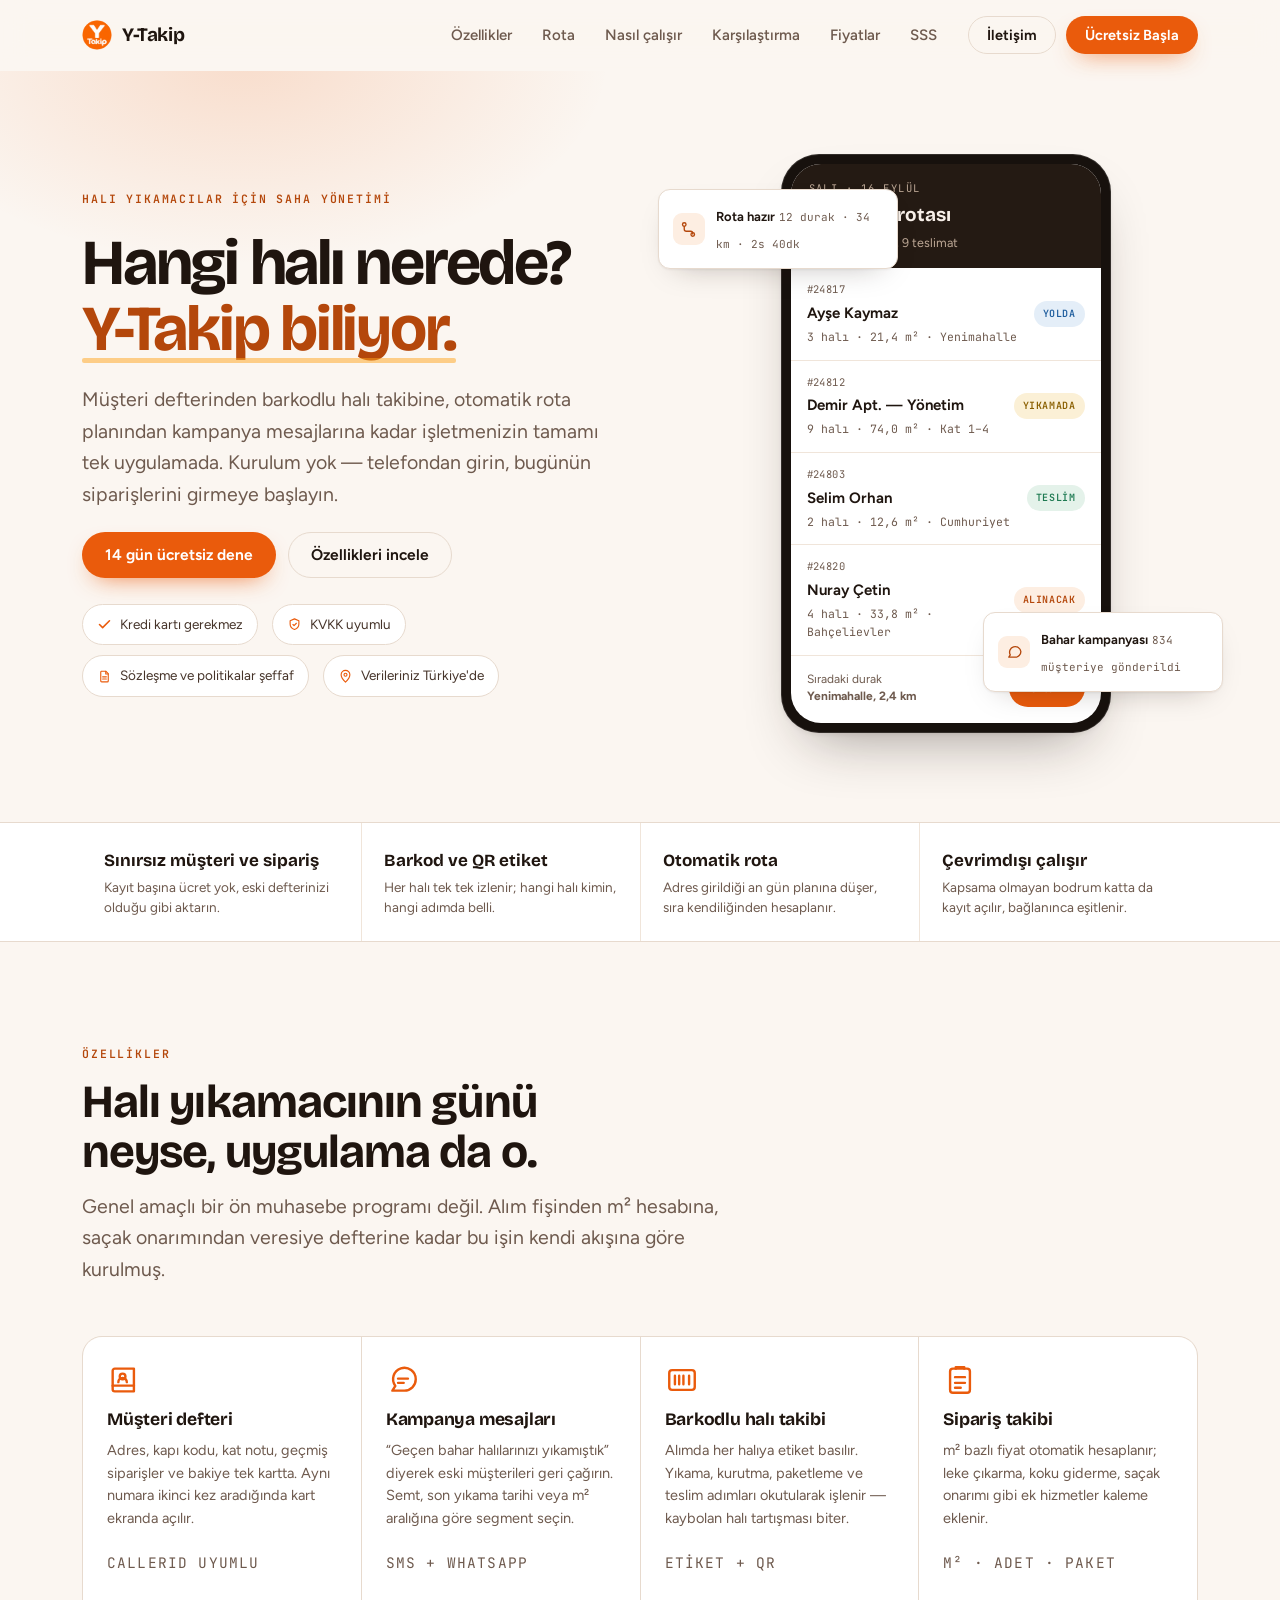
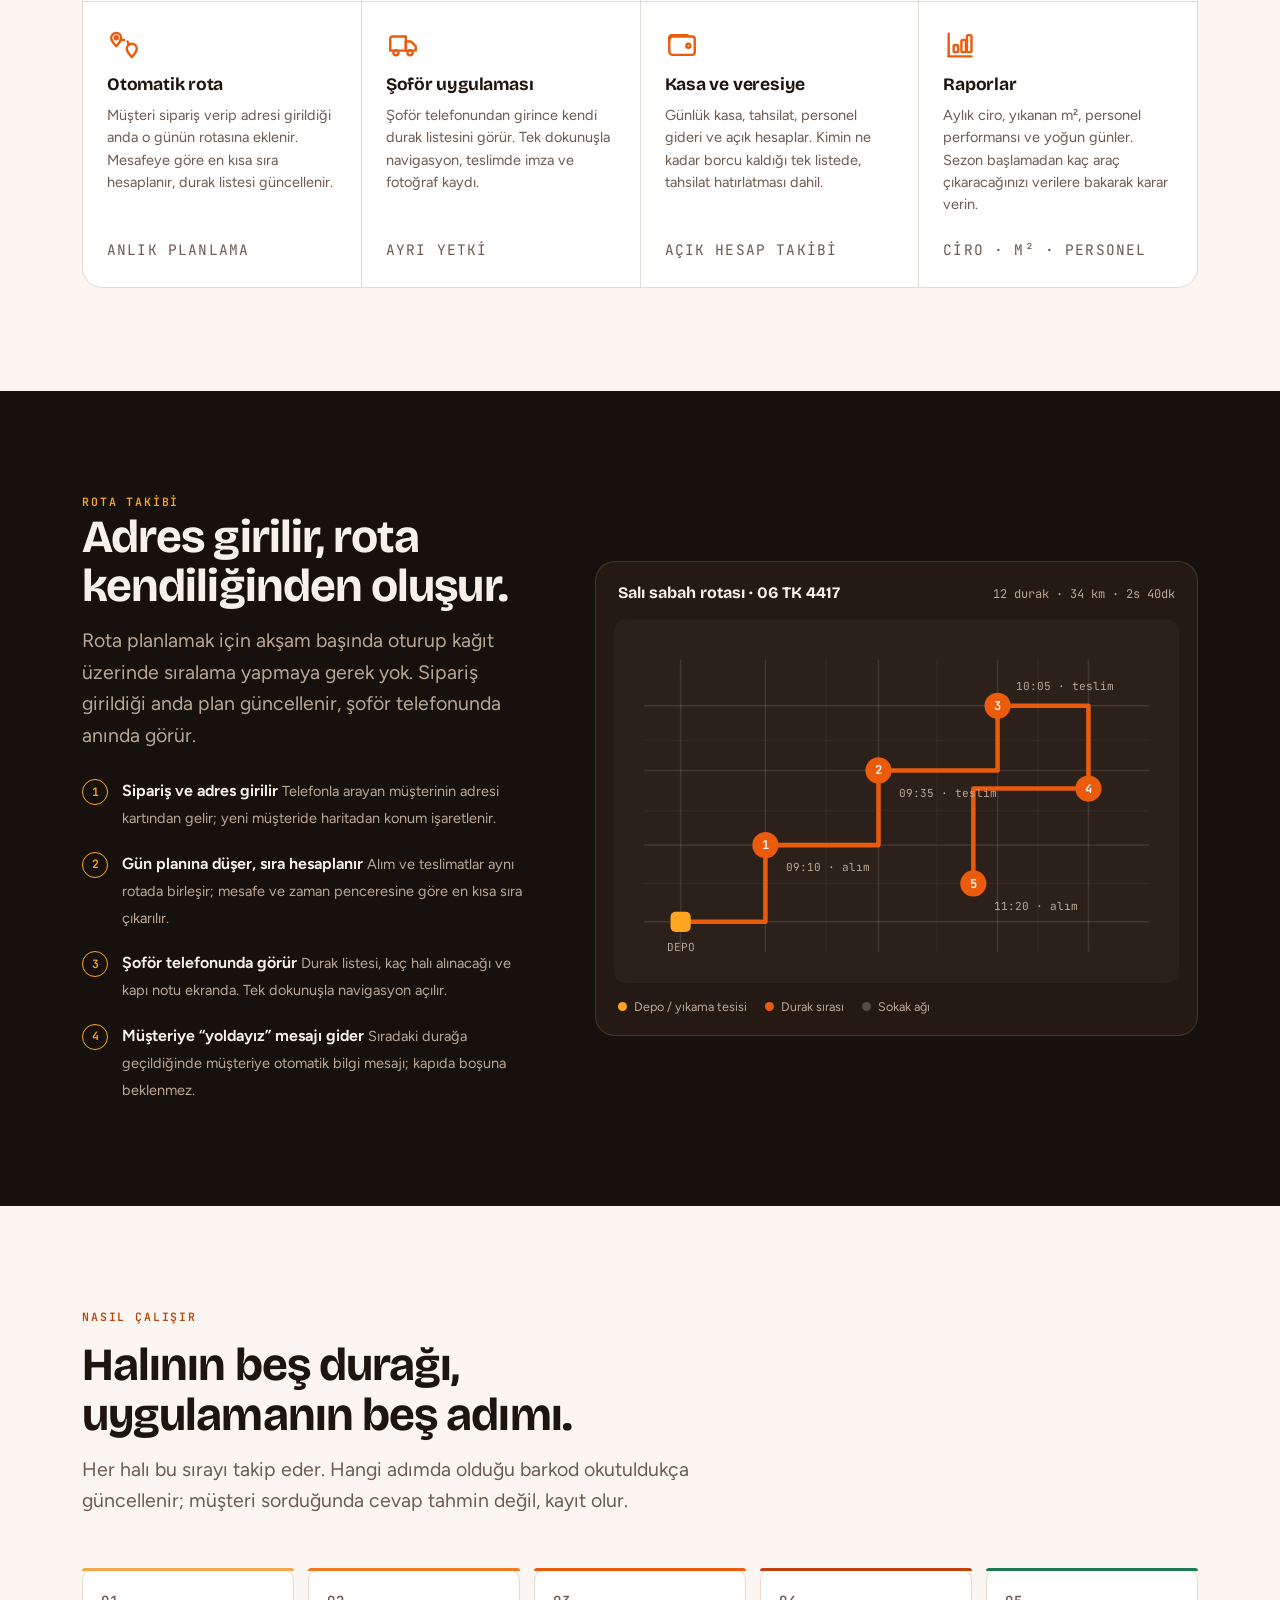
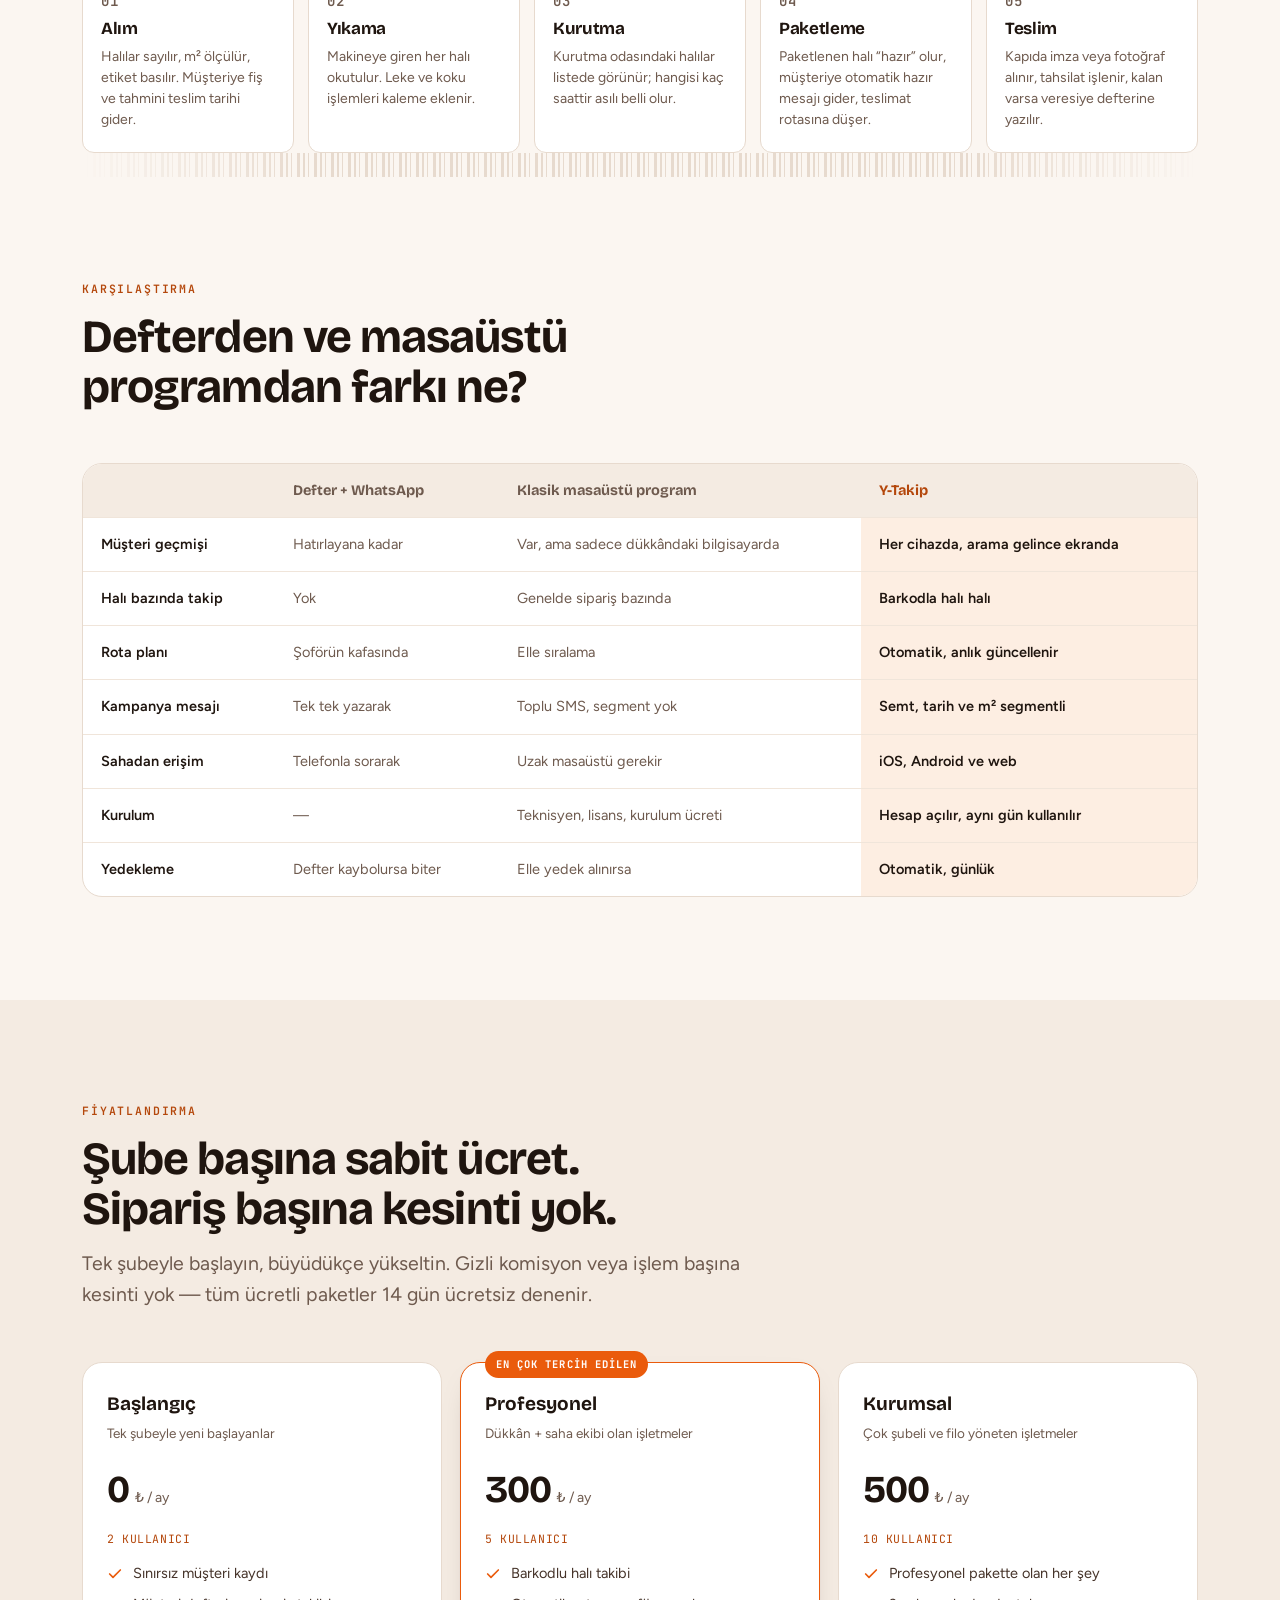
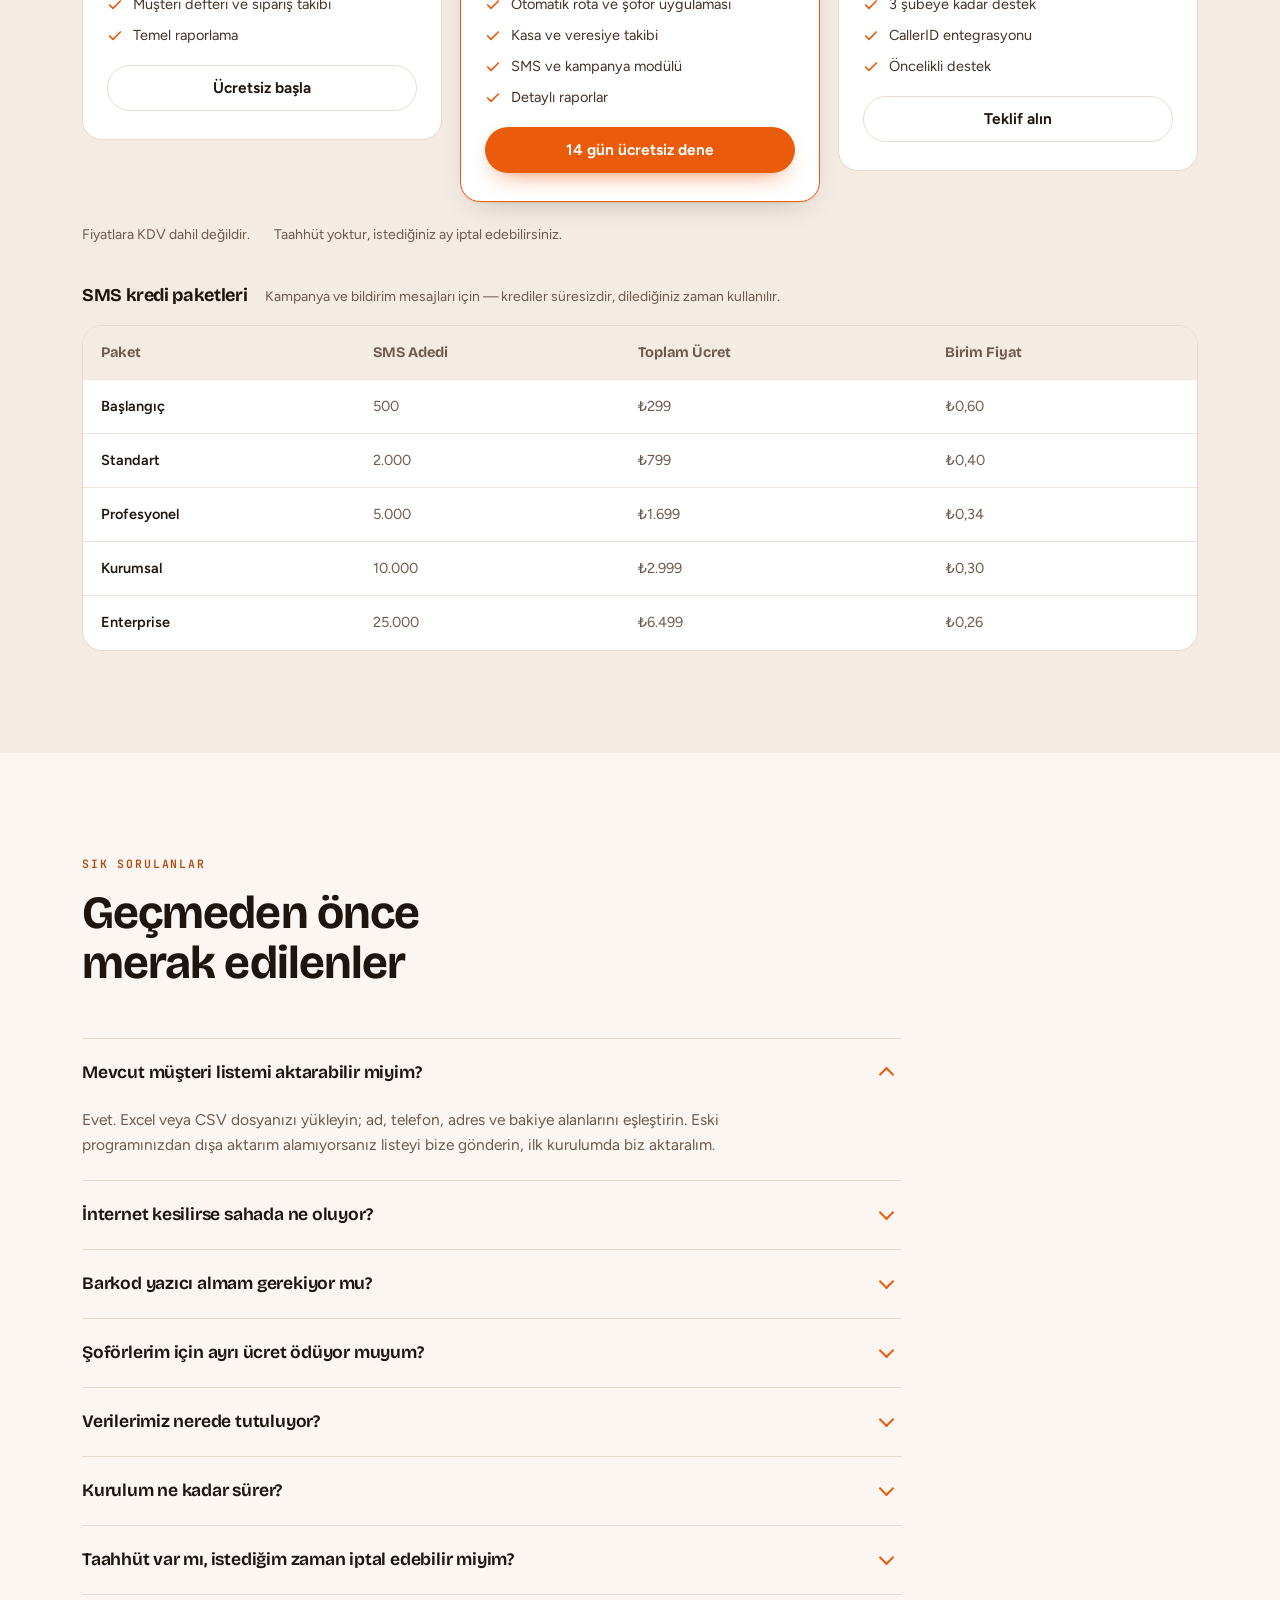
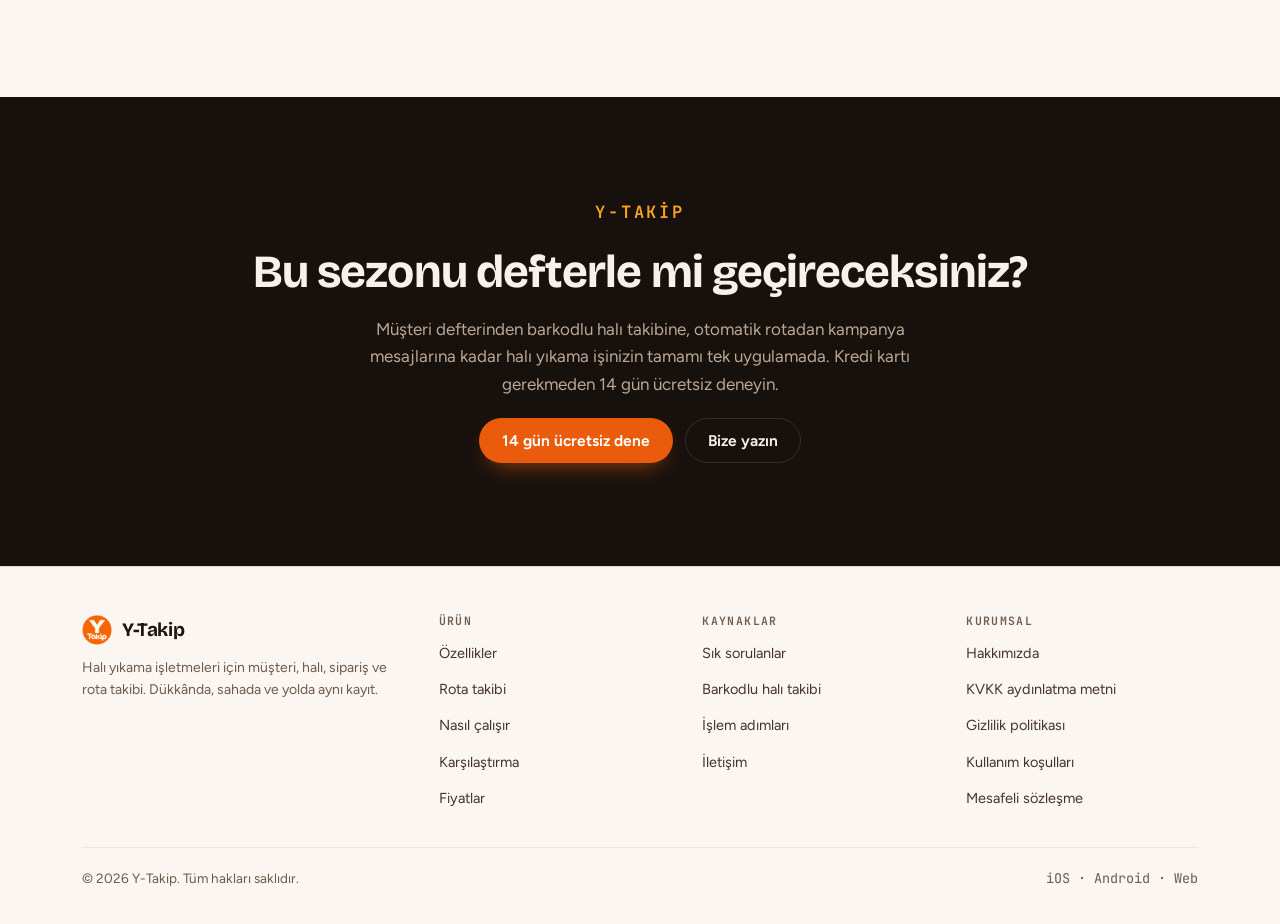
==== commit a77007c2: "Ana sayfa MaviPOS'tan esinlenerek yeniden tasarlandı, fiyatlar geri geldi - Gerçek Y-Takip logosu (t" ====
--- a/index.html
+++ b/index.html
@@ -6,7 +6,7 @@
 <title>Y-Takip</title>
 <meta name="description" content="Halı yıkama işletmeleri için saha yönetim uygulaması: müşteri defteri, barkodlu halı takibi, sipariş yönetimi, otomatik rota ve kampanya mesajları tek ekranda.">
 <meta name="theme-color" content="#EA5B0C">
-<link rel="icon" href="data:image/svg+xml,%3Csvg xmlns='http://www.w3.org/2000/svg' viewBox='0 0 64 64'%3E%3Crect width='64' height='64' rx='14' fill='%2317110D'/%3E%3Cg stroke-linecap='round' stroke-width='9' fill='none'%3E%3Cpath d='M15 15 L32 35' stroke='%23FFA51F'/%3E%3Cpath d='M49 15 L32 35' stroke='%23EA5B0C'/%3E%3Cpath d='M32 35 L32 51' stroke='%23EA5B0C'/%3E%3C/g%3E%3C/svg%3E">
+<link rel="icon" type="image/png" href="assets/favicon.png">
 
 <meta property="og:type" content="website">
 <meta property="og:title" content="Y-Takip — halı yıkama saha yönetimi">
@@ -24,18 +24,7 @@
 <header class="topbar" id="topbar">
   <div class="wrap topbar-inner">
     <a class="brand" href="#top" aria-label="Y-Takip ana sayfa">
-      <svg viewBox="0 0 64 64" aria-hidden="true">
-        <defs>
-          <linearGradient id="yg" x1="10" y1="8" x2="52" y2="58" gradientUnits="userSpaceOnUse">
-            <stop offset="0" stop-color="#FFA51F"/>
-            <stop offset="0.55" stop-color="#EA5B0C"/>
-            <stop offset="1" stop-color="#C2410C"/>
-          </linearGradient>
-        </defs>
-        <path d="M13 11 L32 34" fill="none" stroke="url(#yg)" stroke-width="10" stroke-linecap="round"/>
-        <path d="M51 11 L32 34" fill="none" stroke="#FFA51F" stroke-width="10" stroke-linecap="round"/>
-        <path d="M32 34 L32 53" fill="none" stroke="#EA5B0C" stroke-width="10" stroke-linecap="round"/>
-      </svg>
+      <img src="assets/logo.png" alt="Y-Takip" width="30" height="30">
       Y-Takip
     </a>
 
@@ -44,10 +33,13 @@
       <a href="#rota">Rota</a>
       <a href="#surec">Nasıl çalışır</a>
       <a href="#karsilastirma">Karşılaştırma</a>
+      <a href="#fiyatlar">Fiyatlar</a>
       <a href="#sss">SSS</a>
     </nav>
 
     <div class="topbar-cta">
+      <a class="btn btn-ghost btn-sm" href="mailto:info@ytakip.com?subject=Y-Takip%20hakk%C4%B1nda">İletişim</a>
+      <a class="btn btn-primary btn-sm" href="#fiyatlar">Ücretsiz Başla</a>
       <button class="nav-toggle" id="nav-toggle" type="button" aria-label="Menüyü aç" aria-expanded="false" aria-controls="nav">
         <span></span>
       </button>
@@ -69,14 +61,27 @@
           girin, bugünün siparişlerini girmeye başlayın.
         </p>
         <div class="hero-actions">
-          <a class="btn btn-primary" href="#ozellikler">Özellikleri incele</a>
-          <a class="btn btn-ghost" href="#rota">Rota nasıl çalışıyor?</a>
-        </div>
-        <p class="hero-note">
-          <span><svg viewBox="0 0 24 24" fill="none" stroke="currentColor" stroke-width="2.5" stroke-linecap="round" stroke-linejoin="round" aria-hidden="true"><path d="M20 6 9 17l-5-5"/></svg> Kurulum yok, dakikalar içinde hazır</span>
-          <span><svg viewBox="0 0 24 24" fill="none" stroke="currentColor" stroke-width="2.5" stroke-linecap="round" stroke-linejoin="round" aria-hidden="true"><path d="M20 6 9 17l-5-5"/></svg> iOS, Android ve web</span>
-          <span><svg viewBox="0 0 24 24" fill="none" stroke="currentColor" stroke-width="2.5" stroke-linecap="round" stroke-linejoin="round" aria-hidden="true"><path d="M20 6 9 17l-5-5"/></svg> Verileriniz Türkiye'de</span>
-        </p>
+          <a class="btn btn-primary" href="#fiyatlar">14 gün ücretsiz dene</a>
+          <a class="btn btn-ghost" href="#ozellikler">Özellikleri incele</a>
+        </div>
+        <div class="trust-row">
+          <span class="trust-badge">
+            <svg viewBox="0 0 24 24" fill="none" stroke="currentColor" stroke-width="2.5" stroke-linecap="round" stroke-linejoin="round" aria-hidden="true"><path d="M20 6 9 17l-5-5"/></svg>
+            Kredi kartı gerekmez
+          </span>
+          <a class="trust-badge" href="kvkk-aydinlatma-metni.html">
+            <svg viewBox="0 0 24 24" fill="none" stroke="currentColor" stroke-width="1.8" stroke-linecap="round" stroke-linejoin="round" aria-hidden="true"><path d="M12 3l7 3v5c0 4.5-3 7.5-7 9-4-1.5-7-4.5-7-9V6Z"/><path d="m9.5 12 1.8 1.8L15 10"/></svg>
+            KVKK uyumlu
+          </a>
+          <a class="trust-badge" href="kullanim-kosullari.html">
+            <svg viewBox="0 0 24 24" fill="none" stroke="currentColor" stroke-width="1.8" stroke-linecap="round" stroke-linejoin="round" aria-hidden="true"><path d="M7 3.5h7l4 4V19a1.5 1.5 0 0 1-1.5 1.5h-9A1.5 1.5 0 0 1 6 19V5A1.5 1.5 0 0 1 7 3.5Z"/><path d="M14 3.5V8h4M9 12.5h6M9 16h6"/></svg>
+            Sözleşme ve politikalar şeffaf
+          </a>
+          <span class="trust-badge">
+            <svg viewBox="0 0 24 24" fill="none" stroke="currentColor" stroke-width="1.8" stroke-linecap="round" stroke-linejoin="round" aria-hidden="true"><path d="M12 21s7-6.4 7-11.8A7 7 0 1 0 5 9.2C5 14.6 12 21 12 21Z"/><circle cx="12" cy="9.2" r="2.4"/></svg>
+            Verileriniz Türkiye'de
+          </span>
+        </div>
       </div>
 
       <div class="phone-stage">
@@ -467,6 +472,102 @@
     </div>
   </section>
 
+  <!-- ============ FİYATLAR ============ -->
+  <section class="section" id="fiyatlar" style="background:var(--paper-3)">
+    <div class="wrap">
+      <div class="sec-head">
+        <p class="eyebrow">Fiyatlandırma</p>
+        <h2 class="h2">Şube başına sabit ücret. Sipariş başına kesinti yok.</h2>
+        <p class="lede">Tek şubeyle başlayın, büyüdükçe yükseltin. Gizli komisyon veya işlem başına kesinti yok — tüm ücretli paketler 14 gün ücretsiz denenir.</p>
+      </div>
+
+      <div class="plans">
+        <article class="plan">
+          <p class="plan-name">Başlangıç</p>
+          <p class="plan-for">Tek şubeyle yeni başlayanlar</p>
+          <p class="plan-price">
+            <span class="plan-amount">0</span>
+            <span class="plan-per">₺ / ay</span>
+          </p>
+          <p class="plan-users">2 kullanıcı</p>
+          <ul>
+            <li><svg viewBox="0 0 24 24" fill="none" stroke="currentColor" stroke-width="2.5" stroke-linecap="round" stroke-linejoin="round"><path d="M20 6 9 17l-5-5"/></svg> Sınırsız müşteri kaydı</li>
+            <li><svg viewBox="0 0 24 24" fill="none" stroke="currentColor" stroke-width="2.5" stroke-linecap="round" stroke-linejoin="round"><path d="M20 6 9 17l-5-5"/></svg> Müşteri defteri ve sipariş takibi</li>
+            <li><svg viewBox="0 0 24 24" fill="none" stroke="currentColor" stroke-width="2.5" stroke-linecap="round" stroke-linejoin="round"><path d="M20 6 9 17l-5-5"/></svg> Temel raporlama</li>
+          </ul>
+          <a class="btn btn-ghost" href="mailto:info@ytakip.com?subject=Y-Takip%20Ba%C5%9Flang%C4%B1%C3%A7%20paketi">Ücretsiz başla</a>
+        </article>
+
+        <article class="plan plan-pop">
+          <span class="plan-flag">En çok tercih edilen</span>
+          <p class="plan-name">Profesyonel</p>
+          <p class="plan-for">Dükkân + saha ekibi olan işletmeler</p>
+          <p class="plan-price">
+            <span class="plan-amount">300</span>
+            <span class="plan-per">₺ / ay</span>
+          </p>
+          <p class="plan-users">5 kullanıcı</p>
+          <ul>
+            <li><svg viewBox="0 0 24 24" fill="none" stroke="currentColor" stroke-width="2.5" stroke-linecap="round" stroke-linejoin="round"><path d="M20 6 9 17l-5-5"/></svg> Barkodlu halı takibi</li>
+            <li><svg viewBox="0 0 24 24" fill="none" stroke="currentColor" stroke-width="2.5" stroke-linecap="round" stroke-linejoin="round"><path d="M20 6 9 17l-5-5"/></svg> Otomatik rota ve şoför uygulaması</li>
+            <li><svg viewBox="0 0 24 24" fill="none" stroke="currentColor" stroke-width="2.5" stroke-linecap="round" stroke-linejoin="round"><path d="M20 6 9 17l-5-5"/></svg> Kasa ve veresiye takibi</li>
+            <li><svg viewBox="0 0 24 24" fill="none" stroke="currentColor" stroke-width="2.5" stroke-linecap="round" stroke-linejoin="round"><path d="M20 6 9 17l-5-5"/></svg> SMS ve kampanya modülü</li>
+            <li><svg viewBox="0 0 24 24" fill="none" stroke="currentColor" stroke-width="2.5" stroke-linecap="round" stroke-linejoin="round"><path d="M20 6 9 17l-5-5"/></svg> Detaylı raporlar</li>
+          </ul>
+          <a class="btn btn-primary" href="mailto:info@ytakip.com?subject=Y-Takip%20Profesyonel%20paketi">14 gün ücretsiz dene</a>
+        </article>
+
+        <article class="plan">
+          <p class="plan-name">Kurumsal</p>
+          <p class="plan-for">Çok şubeli ve filo yöneten işletmeler</p>
+          <p class="plan-price">
+            <span class="plan-amount">500</span>
+            <span class="plan-per">₺ / ay</span>
+          </p>
+          <p class="plan-users">10 kullanıcı</p>
+          <ul>
+            <li><svg viewBox="0 0 24 24" fill="none" stroke="currentColor" stroke-width="2.5" stroke-linecap="round" stroke-linejoin="round"><path d="M20 6 9 17l-5-5"/></svg> Profesyonel pakette olan her şey</li>
+            <li><svg viewBox="0 0 24 24" fill="none" stroke="currentColor" stroke-width="2.5" stroke-linecap="round" stroke-linejoin="round"><path d="M20 6 9 17l-5-5"/></svg> 3 şubeye kadar destek</li>
+            <li><svg viewBox="0 0 24 24" fill="none" stroke="currentColor" stroke-width="2.5" stroke-linecap="round" stroke-linejoin="round"><path d="M20 6 9 17l-5-5"/></svg> CallerID entegrasyonu</li>
+            <li><svg viewBox="0 0 24 24" fill="none" stroke="currentColor" stroke-width="2.5" stroke-linecap="round" stroke-linejoin="round"><path d="M20 6 9 17l-5-5"/></svg> Öncelikli destek</li>
+          </ul>
+          <a class="btn btn-ghost" href="mailto:info@ytakip.com?subject=Y-Takip%20Kurumsal%20paketi">Teklif alın</a>
+        </article>
+      </div>
+
+      <p class="price-foot">
+        <span>Fiyatlara KDV dahil değildir.</span>
+        <span>Taahhüt yoktur, istediğiniz ay iptal edebilirsiniz.</span>
+      </p>
+
+      <div class="sms-pricing">
+        <div class="sms-pricing-head">
+          <h3>SMS kredi paketleri</h3>
+          <p>Kampanya ve bildirim mesajları için — krediler süresizdir, dilediğiniz zaman kullanılır.</p>
+        </div>
+        <div class="cmp-scroll">
+          <table class="cmp">
+            <thead>
+              <tr>
+                <th scope="col">Paket</th>
+                <th scope="col">SMS Adedi</th>
+                <th scope="col">Toplam Ücret</th>
+                <th scope="col">Birim Fiyat</th>
+              </tr>
+            </thead>
+            <tbody>
+              <tr><th scope="row">Başlangıç</th><td>500</td><td>₺299</td><td>₺0,60</td></tr>
+              <tr><th scope="row">Standart</th><td>2.000</td><td>₺799</td><td>₺0,40</td></tr>
+              <tr><th scope="row">Profesyonel</th><td>5.000</td><td>₺1.699</td><td>₺0,34</td></tr>
+              <tr><th scope="row">Kurumsal</th><td>10.000</td><td>₺2.999</td><td>₺0,30</td></tr>
+              <tr><th scope="row">Enterprise</th><td>25.000</td><td>₺6.499</td><td>₺0,26</td></tr>
+            </tbody>
+          </table>
+        </div>
+      </div>
+    </div>
+  </section>
+
   <!-- ============ SSS ============ -->
   <section class="section" id="sss">
     <div class="wrap">
@@ -500,6 +601,10 @@
           <summary>Kurulum ne kadar sürer?</summary>
           <p class="faq-a">Hesap açılır açılmaz kullanılmaya başlanır — ayrı bir kurulum süreci beklemenize gerek yok. Eski müşteri listenizin aktarımı ve ekibin ilk günkü kullanım eğitimi bizden.</p>
         </details>
+        <details>
+          <summary>Taahhüt var mı, istediğim zaman iptal edebilir miyim?</summary>
+          <p class="faq-a">Taahhüt yok. Aylık ödersiniz, istediğiniz ay iptal edebilirsiniz. Ücretsiz deneme süresi boyunca hiçbir ücret yansıtılmaz; devam etmek istemezseniz otomatik olarak Başlangıç paketine döner ya da hesabınızı kapatabilirsiniz.</p>
+        </details>
       </div>
     </div>
   </section>
@@ -509,10 +614,10 @@
     <div class="wrap cta-inner">
       <p class="eyebrow" style="color:var(--amber)">Y-Takip</p>
       <h2 class="h2">Bu sezonu defterle mi geçireceksiniz?</h2>
-      <p>Müşteri defterinden barkodlu halı takibine, otomatik rotadan kampanya mesajlarına kadar halı yıkama işinizin tamamı tek uygulamada.</p>
+      <p>Müşteri defterinden barkodlu halı takibine, otomatik rotadan kampanya mesajlarına kadar halı yıkama işinizin tamamı tek uygulamada. Kredi kartı gerekmeden 14 gün ücretsiz deneyin.</p>
       <div class="cta-actions">
-        <a class="btn btn-primary" href="#ozellikler">Özellikleri incele</a>
-        <a class="btn btn-onsoot" href="#rota">Rota takibini gör</a>
+        <a class="btn btn-primary" href="#fiyatlar">14 gün ücretsiz dene</a>
+        <a class="btn btn-onsoot" href="mailto:info@ytakip.com?subject=Y-Takip%20hakk%C4%B1nda">Bize yazın</a>
       </div>
     </div>
   </section>
@@ -524,11 +629,7 @@
     <div class="foot-grid">
       <div class="foot-brand">
         <a class="brand" href="#top" aria-label="Y-Takip">
-          <svg viewBox="0 0 64 64" aria-hidden="true">
-            <path d="M13 11 L32 34" fill="none" stroke="#FFA51F" stroke-width="10" stroke-linecap="round"/>
-            <path d="M51 11 L32 34" fill="none" stroke="#EA5B0C" stroke-width="10" stroke-linecap="round"/>
-            <path d="M32 34 L32 53" fill="none" stroke="#EA5B0C" stroke-width="10" stroke-linecap="round"/>
-          </svg>
+          <img src="assets/logo.png" alt="Y-Takip" width="30" height="30">
           Y-Takip
         </a>
         <p>Halı yıkama işletmeleri için müşteri, halı, sipariş ve rota takibi. Dükkânda, sahada ve yolda aynı kayıt.</p>
@@ -541,6 +642,7 @@
           <li><a href="#rota">Rota takibi</a></li>
           <li><a href="#surec">Nasıl çalışır</a></li>
           <li><a href="#karsilastirma">Karşılaştırma</a></li>
+          <li><a href="#fiyatlar">Fiyatlar</a></li>
         </ul>
       </div>
 
@@ -550,6 +652,7 @@
           <li><a href="#sss">Sık sorulanlar</a></li>
           <li><a href="#ozellikler">Barkodlu halı takibi</a></li>
           <li><a href="#surec">İşlem adımları</a></li>
+          <li><a href="mailto:info@ytakip.com">İletişim</a></li>
         </ul>
       </div>
 
--- a/assets/style.css
+++ b/assets/style.css
@@ -267,7 +267,7 @@
   color: var(--ink);
   margin-inline-end: auto;
 }
-.brand svg { width: 30px; height: 30px; flex: none; }
+.brand svg, .brand img { width: 30px; height: 30px; flex: none; border-radius: 50%; }
 
 .nav { display: flex; align-items: center; gap: 4px; }
 .nav a {
@@ -744,6 +744,101 @@
 .cmp td.is-us { color: var(--ink); font-weight: 600; background: var(--ember-wash); }
 .cmp tbody tr:last-child th, .cmp tbody tr:last-child td { border-bottom: 0; }
 
+/* ---------- fiyatlandirma ---------- */
+
+.plans { display: grid; grid-template-columns: repeat(3, minmax(0, 1fr)); gap: 18px; align-items: start; }
+@media (max-width: 920px) { .plans { grid-template-columns: 1fr; } }
+
+.plan {
+  background: var(--paper-2);
+  border: 1px solid var(--line);
+  border-radius: var(--r-lg);
+  padding: 26px 24px 28px;
+  display: flex;
+  flex-direction: column;
+  gap: 15px;
+}
+.plan-pop { border-color: var(--ember); box-shadow: var(--shadow-card); position: relative; }
+.plan-flag {
+  position: absolute;
+  top: -12px; inset-inline-start: 24px;
+  background: var(--ember);
+  color: var(--on-ember);
+  font-family: "JetBrains Mono", ui-monospace, monospace;
+  font-size: 10.5px;
+  font-weight: 700;
+  letter-spacing: .1em;
+  text-transform: uppercase;
+  padding: 5px 11px;
+  border-radius: 999px;
+}
+.plan-name { font-family: "Bricolage Grotesque", sans-serif; font-size: 19px; font-weight: 700; }
+.plan-for { font-size: 13.5px; color: var(--muted); margin-top: -11px; }
+.plan-price { display: flex; align-items: baseline; gap: 6px; flex-wrap: wrap; }
+.plan-amount {
+  font-family: "Bricolage Grotesque", sans-serif;
+  font-size: 38px;
+  font-weight: 700;
+  letter-spacing: -0.03em;
+  font-variant-numeric: tabular-nums;
+}
+.plan-per { font-size: 14px; color: var(--muted); }
+.plan-users {
+  font-family: "JetBrains Mono", ui-monospace, monospace;
+  font-size: 11.5px;
+  letter-spacing: .05em;
+  text-transform: uppercase;
+  color: var(--ember-text);
+  margin-top: -6px;
+}
+.plan ul { list-style: none; margin: 0; padding: 0; display: flex; flex-direction: column; gap: 10px; }
+.plan li { display: flex; gap: 10px; font-size: 14.5px; line-height: 1.45; color: var(--ink-2); }
+.plan li svg { width: 16px; height: 16px; flex: none; margin-top: 3px; color: var(--ember); }
+.plan .btn { width: 100%; margin-top: 4px; }
+
+.price-foot {
+  margin-top: 22px;
+  font-size: 14px;
+  color: var(--muted);
+  display: flex;
+  flex-wrap: wrap;
+  gap: 8px 24px;
+}
+
+.sms-pricing { margin-top: 40px; }
+.sms-pricing-head {
+  display: flex;
+  align-items: baseline;
+  gap: 10px 18px;
+  flex-wrap: wrap;
+  margin-bottom: 16px;
+}
+.sms-pricing-head h3 { font-size: 18px; }
+.sms-pricing-head p { font-size: 14px; color: var(--muted); }
+
+/* ---------- guven rozetleri ---------- */
+
+.trust-row {
+  display: flex;
+  flex-wrap: wrap;
+  gap: 10px 14px;
+  margin-top: 4px;
+}
+.trust-badge {
+  display: inline-flex;
+  align-items: center;
+  gap: 8px;
+  padding: 9px 14px;
+  border-radius: 999px;
+  border: 1px solid var(--line);
+  background: var(--paper-2);
+  font-size: 13.5px;
+  color: var(--ink-2);
+  text-decoration: none;
+}
+.trust-badge svg { width: 15px; height: 15px; flex: none; color: var(--ember); }
+.trust-badge:hover { border-color: var(--ember); color: var(--ember-text); }
+
 /* ---------- SSS ---------- */
 
 .faq { border-top: 1px solid var(--line); max-width: 820px; }
